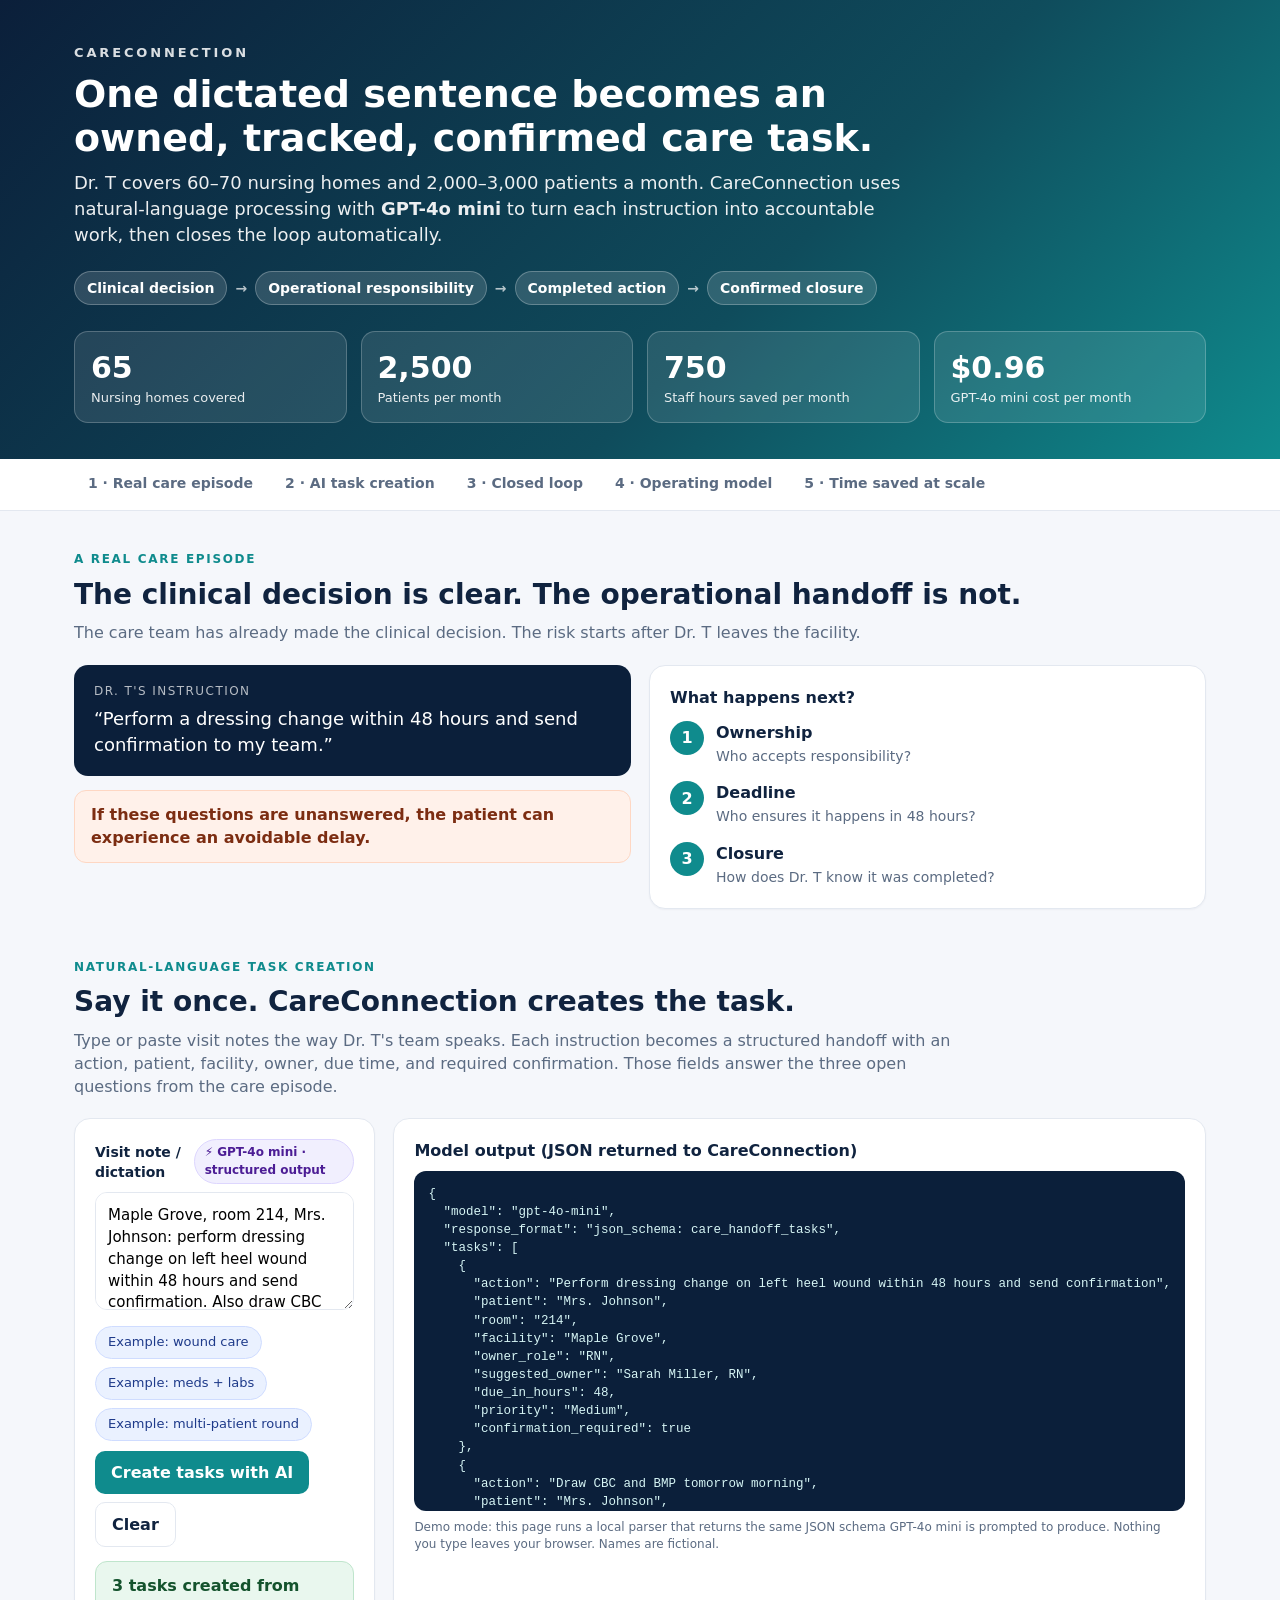
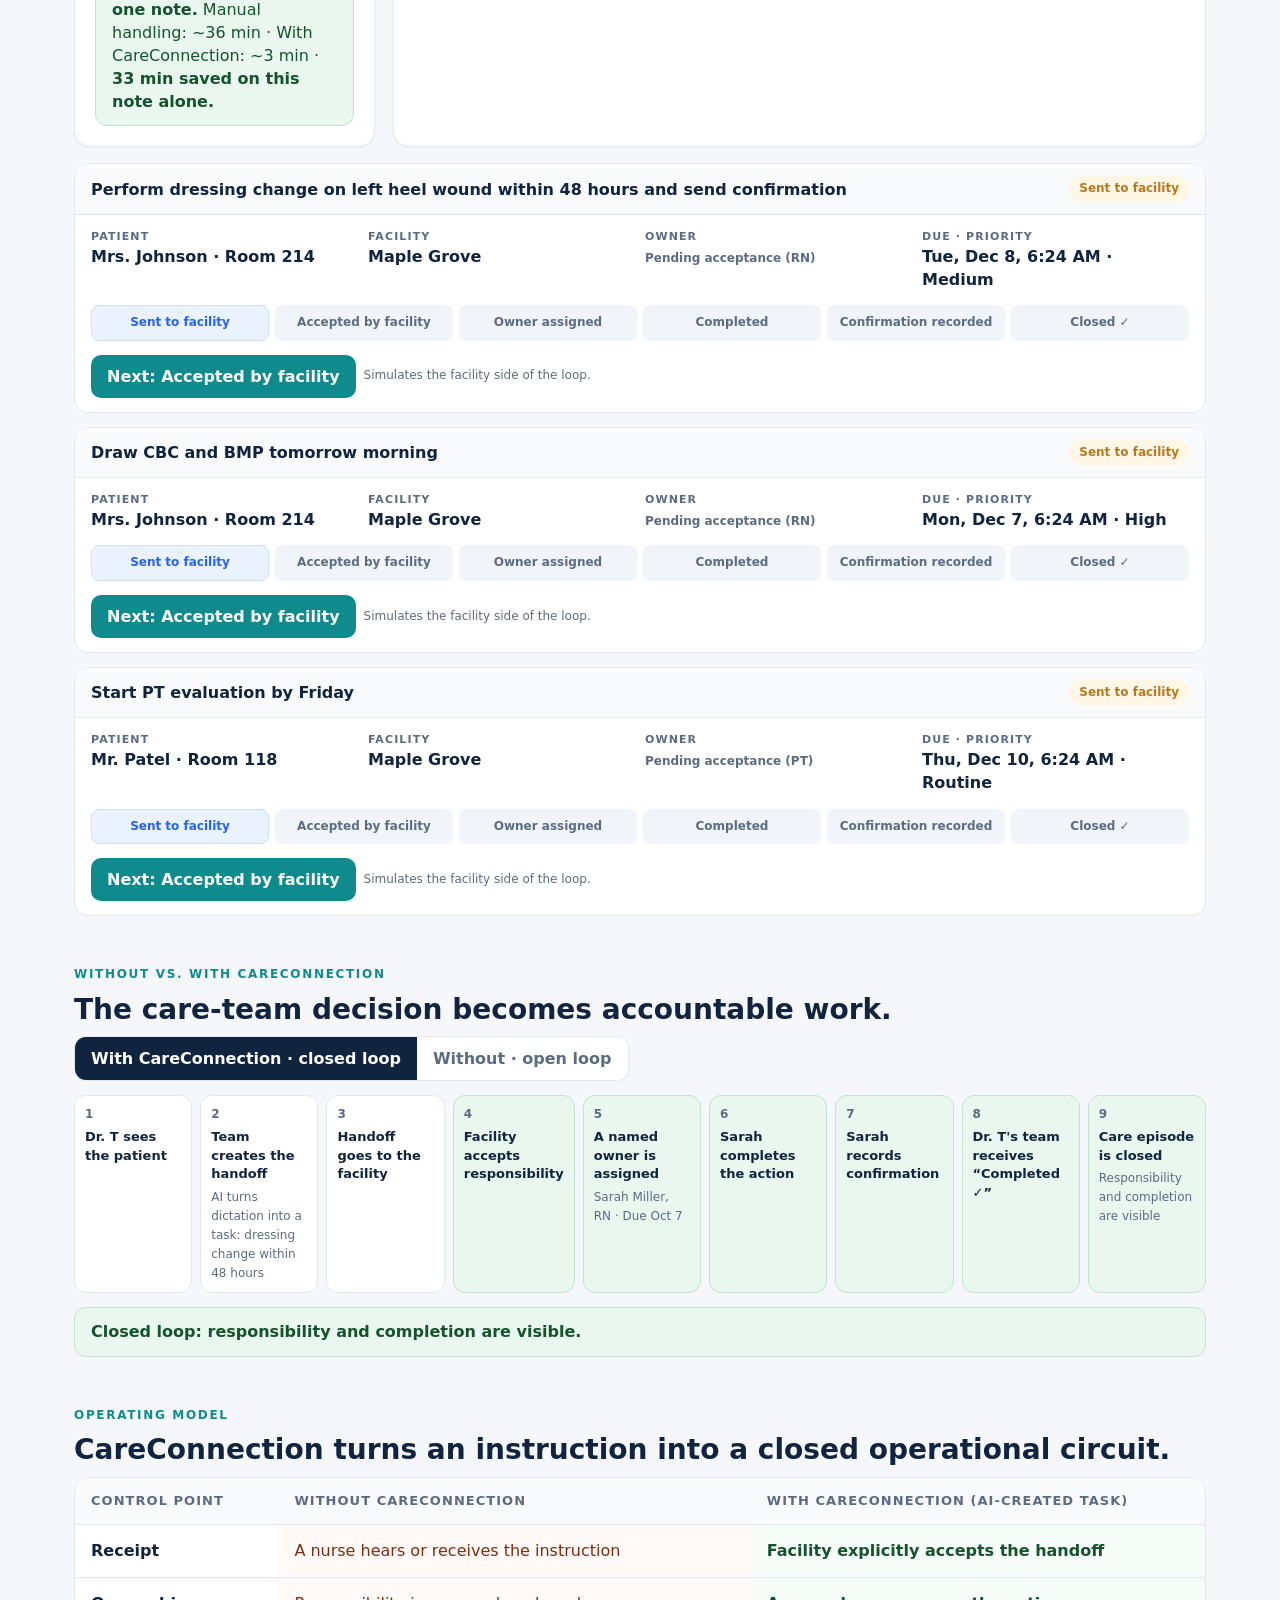
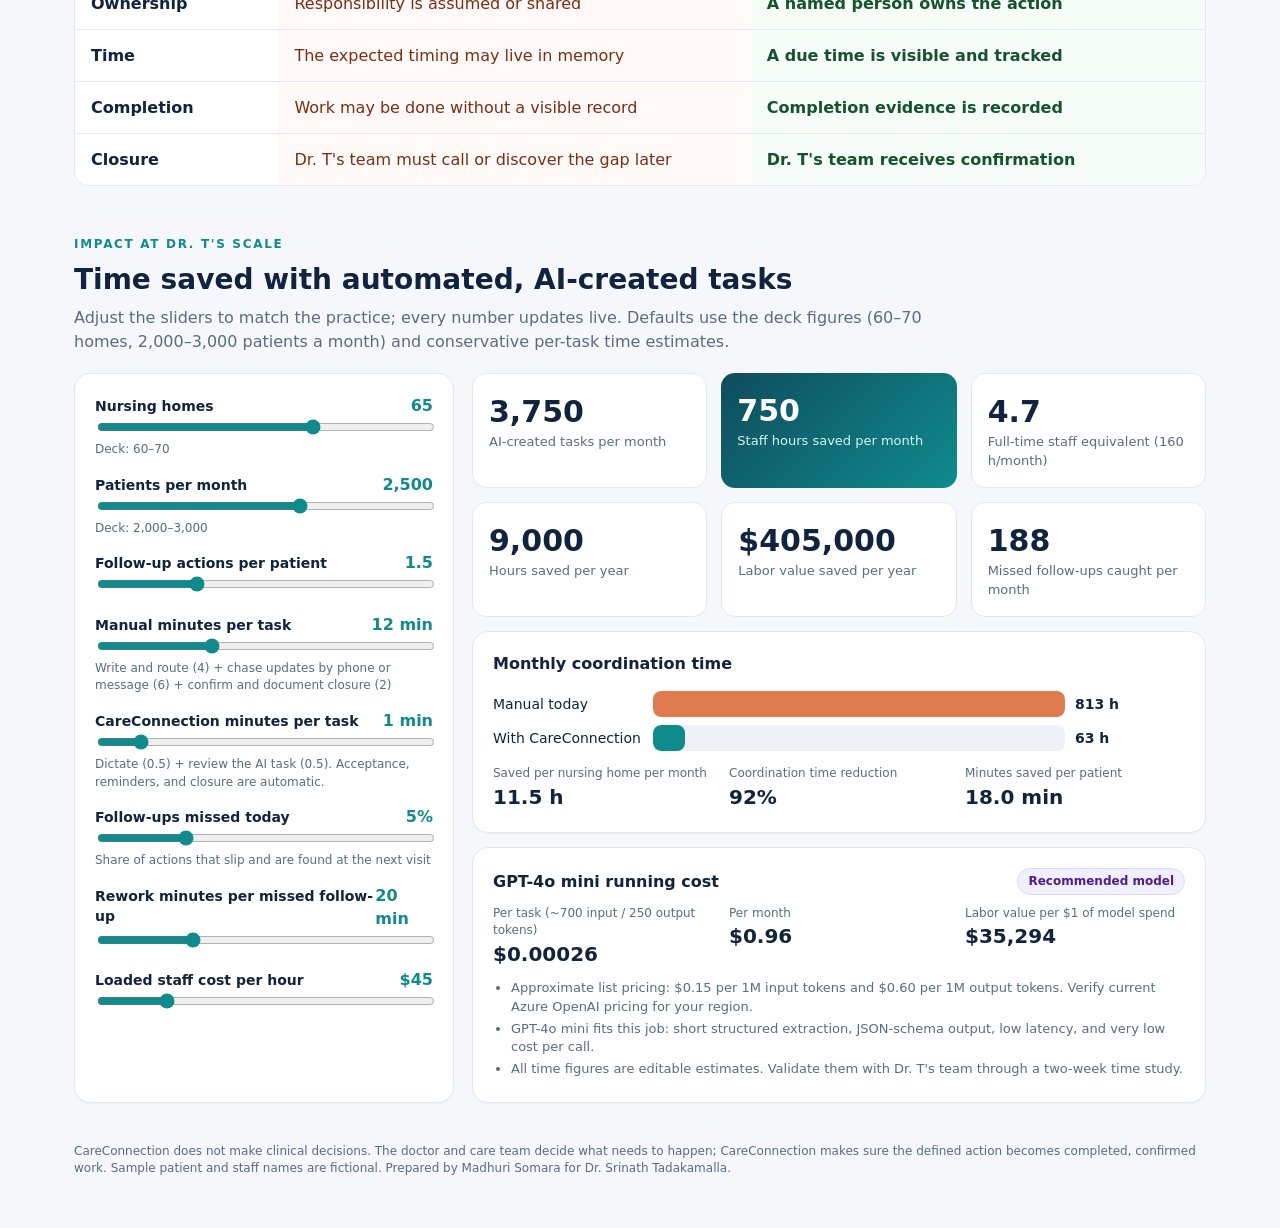
==== impact/index.html @ 8ca80517 "Add CareConnection impact app at /impact Co-authored-by: Copilot <223556219+Copilot@users.noreply.gi" ====
<!DOCTYPE html>
<html lang="en">
<head>
<meta charset="utf-8">
<meta name="viewport" content="width=device-width, initial-scale=1">
<title>CareConnection — Impact of AI Task Creation for Nursing-Home Care</title>
<style>
:root{--ink:#10233f;--muted:#5b6b82;--bg:#f5f7fb;--card:#fff;--line:#e3e8f0;--teal:#0f8b8d;--red2:#fff1ea;--green:#15803d;--green2:#e9f7ee;--blue:#2563eb;--blue2:#eaf1ff;--gold:#b7791f}
*{box-sizing:border-box}
body{margin:0;font-family:"Segoe UI",system-ui,-apple-system,sans-serif;color:var(--ink);background:var(--bg);line-height:1.45}
.wrap{max-width:1180px;margin:0 auto;padding:0 24px}
header.hero{background:linear-gradient(135deg,#0b1f3a 0%,#0f4c5c 60%,#0f8b8d 100%);color:#fff;padding:44px 0 36px}
.brand{letter-spacing:.22em;font-weight:700;font-size:13px;opacity:.85}
.hero h1{font-size:38px;line-height:1.15;margin:10px 0 10px;max-width:880px}
.hero p.lead{font-size:18px;opacity:.92;max-width:840px;margin:0 0 22px}
.flow{display:flex;flex-wrap:wrap;gap:8px;align-items:center;font-weight:600;font-size:14px}
.flow span.pill{background:rgba(255,255,255,.14);border:1px solid rgba(255,255,255,.25);padding:6px 12px;border-radius:999px}
.flow span.arrow{opacity:.7}
.kpis{display:grid;grid-template-columns:repeat(4,1fr);gap:14px;margin-top:26px}
.kpi{background:rgba(255,255,255,.1);border:1px solid rgba(255,255,255,.22);border-radius:14px;padding:14px 16px}
.kpi .v{font-size:30px;font-weight:800}
.kpi .l{font-size:13px;opacity:.9}
nav.tabs{position:sticky;top:0;z-index:10;background:#fff;border-bottom:1px solid var(--line)}
nav.tabs .wrap{display:flex;gap:4px;overflow-x:auto}
nav.tabs a{padding:14px;text-decoration:none;color:var(--muted);font-weight:600;font-size:14px;border-bottom:3px solid transparent;white-space:nowrap}
nav.tabs a:hover{color:var(--ink);border-bottom-color:var(--teal)}
section{padding:40px 0 10px}
.eyebrow{color:var(--teal);font-weight:700;letter-spacing:.14em;font-size:12px;text-transform:uppercase}
h2{font-size:28px;margin:6px 0 6px}
.sub{color:var(--muted);margin:0 0 20px;max-width:880px}
.card{background:var(--card);border:1px solid var(--line);border-radius:16px;padding:20px;box-shadow:0 1px 2px rgba(16,35,63,.04)}
.grid2{display:grid;grid-template-columns:1fr 1fr;gap:18px}
.grid3{display:grid;grid-template-columns:repeat(3,1fr);gap:16px}
.q{display:flex;gap:12px;align-items:flex-start;margin-bottom:14px}
.num{flex:0 0 34px;height:34px;border-radius:50%;background:var(--teal);color:#fff;font-weight:800;display:flex;align-items:center;justify-content:center}
.instr{background:#0b1f3a;color:#fff;border-radius:14px;padding:18px 20px;font-size:18px}
.instr small{display:block;opacity:.7;font-size:12px;letter-spacing:.12em;text-transform:uppercase;margin-bottom:6px}
.warn{background:var(--red2);border:1px solid #fed7c3;color:#7c2d12;border-radius:12px;padding:12px 16px;margin-top:14px;font-weight:600}
.ok{background:var(--green2);border:1px solid #bfe5cc;color:#14532d;border-radius:12px;padding:12px 16px;margin-top:14px;font-weight:600}
label{font-weight:600;font-size:14px}
textarea{width:100%;min-height:118px;border:1px solid var(--line);border-radius:12px;padding:12px;font:inherit;font-size:15px;resize:vertical}
button{font:inherit;font-weight:700;border:0;border-radius:10px;padding:10px 16px;cursor:pointer}
.btn{background:var(--teal);color:#fff}
.btn:hover{filter:brightness(1.07)}
.btn.ghost{background:#fff;color:var(--ink);border:1px solid var(--line)}
.btn:disabled{opacity:.45;cursor:not-allowed}
.chips{display:flex;flex-wrap:wrap;gap:8px;margin:10px 0}
.chip{background:var(--blue2);color:#1e3a8a;border-radius:999px;padding:6px 12px;font-size:13px;cursor:pointer;border:1px solid #cfdcff}
.model{display:inline-flex;gap:6px;align-items:center;background:#f1effe;color:#4c1d95;border:1px solid #ddd6fe;border-radius:999px;padding:4px 10px;font-size:12px;font-weight:700}
.tasks{display:grid;gap:14px;margin-top:16px}
.task{border:1px solid var(--line);border-radius:14px;overflow:hidden;background:#fff}
.task .th{display:flex;justify-content:space-between;align-items:center;gap:10px;padding:12px 16px;background:#f8fafc;border-bottom:1px solid var(--line)}
.task .th b{font-size:16px}
.badge{font-size:12px;font-weight:700;padding:4px 10px;border-radius:999px;white-space:nowrap}
.b-open{background:#fff7e6;color:var(--gold)}
.b-acc{background:var(--blue2);color:var(--blue)}
.b-own{background:#f1effe;color:#5b21b6}
.b-done{background:var(--green2);color:var(--green)}
.fields{display:grid;grid-template-columns:repeat(4,1fr);gap:10px;padding:14px 16px}
.f .k{font-size:11px;text-transform:uppercase;letter-spacing:.1em;color:var(--muted);font-weight:700}
.f .val{font-weight:600}
.loop{display:flex;gap:6px;padding:0 16px 14px;flex-wrap:wrap}
.step{flex:1 1 120px;font-size:12px;text-align:center;padding:8px 6px;border-radius:8px;background:#f1f5f9;color:var(--muted);font-weight:600;border:1px solid transparent}
.step.on{background:var(--green2);color:var(--green);border-color:#bfe5cc}
.step.now{background:var(--blue2);color:var(--blue);border-color:#cfdcff}
.tact{display:flex;gap:8px;padding:0 16px 14px;align-items:center;flex-wrap:wrap}
.log{font-size:12px;color:var(--muted);padding:0 16px 14px}
pre.json{background:#0b1f3a;color:#d6f5f5;border-radius:12px;padding:14px;font-size:12.5px;overflow:auto;max-height:340px;margin:0}
.steps9{display:grid;grid-template-columns:repeat(9,1fr);gap:8px}
.s9{background:#fff;border:1px solid var(--line);border-radius:12px;padding:10px;font-size:13px;min-height:118px}
.s9 .n{font-weight:800;color:var(--muted);font-size:12px}
.s9 b{display:block;margin:4px 0}
.s9.bad{border-color:#fed7c3;background:var(--red2)}
.s9.good{border-color:#bfe5cc;background:var(--green2)}
.toggle{display:inline-flex;border:1px solid var(--line);border-radius:12px;overflow:hidden;margin-bottom:14px}
.toggle button{border-radius:0;background:#fff;color:var(--muted)}
.toggle button.act{background:var(--ink);color:#fff}
table{width:100%;border-collapse:separate;border-spacing:0;background:#fff;border:1px solid var(--line);border-radius:14px;overflow:hidden}
th,td{text-align:left;padding:14px 16px;border-bottom:1px solid var(--line);vertical-align:top}
th{background:#f8fafc;font-size:13px;text-transform:uppercase;letter-spacing:.08em;color:var(--muted)}
tr:last-child td{border-bottom:0}
td.wo{color:#7c2d12;background:#fffaf7}
td.wi{color:#14532d;background:#f6fcf8;font-weight:600}
td.cp{font-weight:800}
.calc{display:grid;grid-template-columns:380px 1fr;gap:18px}
.ctl{margin-bottom:14px}
.ctl .row{display:flex;justify-content:space-between;align-items:baseline}
.ctl output{font-weight:800;color:var(--teal)}
input[type=range]{width:100%;accent-color:var(--teal)}
.hint{font-size:12px;color:var(--muted)}
.big{display:grid;grid-template-columns:repeat(3,1fr);gap:14px}
.metric{border-radius:14px;padding:16px;border:1px solid var(--line);background:#fff}
.metric .v{font-size:30px;font-weight:800}
.metric .l{font-size:13px;color:var(--muted)}
.metric.hl{background:linear-gradient(135deg,#0f4c5c,#0f8b8d);color:#fff;border:0}
.metric.hl .l{color:#d6f5f5}
.bars{margin-top:16px}
.bar{display:grid;grid-template-columns:150px 1fr 110px;gap:10px;align-items:center;margin:8px 0;font-size:14px}
.bar .t{height:26px;border-radius:8px;background:#eef2f7;overflow:hidden}
.bar .t i{display:block;height:100%;border-radius:8px}
.foot{color:var(--muted);font-size:12px;padding:30px 0 50px}
.assump{font-size:13px;color:var(--muted);margin:10px 0 0;padding-left:18px}
.assump li{margin:3px 0}
@media(max-width:980px){.kpis,.grid3,.big{grid-template-columns:1fr 1fr}.grid2,.calc{grid-template-columns:1fr}.steps9{grid-template-columns:repeat(3,1fr)}.fields{grid-template-columns:1fr 1fr}}
</style>
</head>
<body>

<header class="hero">
  <div class="wrap">
    <div class="brand">CARECONNECTION</div>
    <h1>One dictated sentence becomes an owned, tracked, confirmed care task.</h1>
    <p class="lead">Dr. T covers 60–70 nursing homes and 2,000–3,000 patients a month. CareConnection uses natural-language processing with <b>GPT-4o mini</b> to turn each instruction into accountable work, then closes the loop automatically.</p>
    <div class="flow">
      <span class="pill">Clinical decision</span><span class="arrow">→</span>
      <span class="pill">Operational responsibility</span><span class="arrow">→</span>
      <span class="pill">Completed action</span><span class="arrow">→</span>
      <span class="pill">Confirmed closure</span>
    </div>
    <div class="kpis">
      <div class="kpi"><div class="v" id="h-homes">65</div><div class="l">Nursing homes covered</div></div>
      <div class="kpi"><div class="v" id="h-pts">2,500</div><div class="l">Patients per month</div></div>
      <div class="kpi"><div class="v" id="h-hrs">—</div><div class="l">Staff hours saved per month</div></div>
      <div class="kpi"><div class="v" id="h-cost">—</div><div class="l">GPT-4o mini cost per month</div></div>
    </div>
  </div>
</header>

<nav class="tabs"><div class="wrap">
  <a href="#episode">1 · Real care episode</a>
  <a href="#demo">2 · AI task creation</a>
  <a href="#loop">3 · Closed loop</a>
  <a href="#model">4 · Operating model</a>
  <a href="#impact">5 · Time saved at scale</a>
</div></nav>

<main class="wrap">

<section id="episode">
  <div class="eyebrow">A real care episode</div>
  <h2>The clinical decision is clear. The operational handoff is not.</h2>
  <p class="sub">The care team has already made the clinical decision. The risk starts after Dr. T leaves the facility.</p>
  <div class="grid2">
    <div>
      <div class="instr"><small>Dr. T's instruction</small>“Perform a dressing change within 48 hours and send confirmation to my team.”</div>
      <div class="warn">If these questions are unanswered, the patient can experience an avoidable delay.</div>
    </div>
    <div class="card">
      <div style="font-weight:800;margin-bottom:12px">What happens next?</div>
      <div class="q"><div class="num">1</div><div><b>Ownership</b><br><span class="hint" style="font-size:14px">Who accepts responsibility?</span></div></div>
      <div class="q"><div class="num">2</div><div><b>Deadline</b><br><span class="hint" style="font-size:14px">Who ensures it happens in 48 hours?</span></div></div>
      <div class="q" style="margin-bottom:0"><div class="num">3</div><div><b>Closure</b><br><span class="hint" style="font-size:14px">How does Dr. T know it was completed?</span></div></div>
    </div>
  </div>
</section>

<section id="demo">
  <div class="eyebrow">Natural-language task creation</div>
  <h2>Say it once. CareConnection creates the task.</h2>
  <p class="sub">Type or paste visit notes the way Dr. T's team speaks. Each instruction becomes a structured handoff with an action, patient, facility, owner, due time, and required confirmation. Those fields answer the three open questions from the care episode.</p>
  <div class="grid2">
    <div class="card">
      <div style="display:flex;justify-content:space-between;align-items:center;margin-bottom:8px">
        <label for="note">Visit note / dictation</label>
        <span class="model">⚡ GPT-4o mini · structured output</span>
      </div>
      <textarea id="note">Maple Grove, room 214, Mrs. Johnson: perform dressing change on left heel wound within 48 hours and send confirmation. Also draw CBC and BMP tomorrow morning. Room 118, Mr. Patel: start PT evaluation by Friday.</textarea>
      <div class="chips">
        <span class="chip" data-ex="0">Example: wound care</span>
        <span class="chip" data-ex="1">Example: meds + labs</span>
        <span class="chip" data-ex="2">Example: multi-patient round</span>
      </div>
      <div style="display:flex;gap:8px;flex-wrap:wrap">
        <button class="btn" id="go">Create tasks with AI</button>
        <button class="btn ghost" id="clr">Clear</button>
      </div>
      <div class="ok" id="speed" style="font-weight:500"></div>
    </div>
    <div class="card">
      <div style="font-weight:800;margin-bottom:8px">Model output (JSON returned to CareConnection)</div>
      <pre class="json" id="json">// Click "Create tasks with AI"</pre>
      <div class="hint" style="margin-top:8px">Demo mode: this page runs a local parser that returns the same JSON schema GPT-4o mini is prompted to produce. Nothing you type leaves your browser. Names are fictional.</div>
    </div>
  </div>
  <div class="tasks" id="tasks"></div>
</section>

<section id="loop">
  <div class="eyebrow">Without vs. with CareConnection</div>
  <h2>The care-team decision becomes accountable work.</h2>
  <div class="toggle"><button id="tWith" class="act">With CareConnection · closed loop</button><button id="tWo">Without · open loop</button></div>
  <div class="steps9" id="steps9"></div>
  <div id="loopMsg" class="ok"></div>
</section>

<section id="model">
  <div class="eyebrow">Operating model</div>
  <h2>CareConnection turns an instruction into a closed operational circuit.</h2>
  <table>
    <thead><tr><th style="width:18%">Control point</th><th>Without CareConnection</th><th>With CareConnection (AI-created task)</th></tr></thead>
    <tbody>
      <tr><td class="cp">Receipt</td><td class="wo">A nurse hears or receives the instruction</td><td class="wi">Facility explicitly accepts the handoff</td></tr>
      <tr><td class="cp">Ownership</td><td class="wo">Responsibility is assumed or shared</td><td class="wi">A named person owns the action</td></tr>
      <tr><td class="cp">Time</td><td class="wo">The expected timing may live in memory</td><td class="wi">A due time is visible and tracked</td></tr>
      <tr><td class="cp">Completion</td><td class="wo">Work may be done without a visible record</td><td class="wi">Completion evidence is recorded</td></tr>
      <tr><td class="cp">Closure</td><td class="wo">Dr. T's team must call or discover the gap later</td><td class="wi">Dr. T's team receives confirmation</td></tr>
    </tbody>
  </table>
</section>

<section id="impact">
  <div class="eyebrow">Impact at Dr. T's scale</div>
  <h2>Time saved with automated, AI-created tasks</h2>
  <p class="sub">Adjust the sliders to match the practice; every number updates live. Defaults use the deck figures (60–70 homes, 2,000–3,000 patients a month) and conservative per-task time estimates.</p>
  <div class="calc">
    <div class="card">
      <div class="ctl"><div class="row"><label>Nursing homes</label><output id="o-homes"></output></div><input type="range" id="homes" min="1" max="100" value="65"><div class="hint">Deck: 60–70</div></div>
      <div class="ctl"><div class="row"><label>Patients per month</label><output id="o-pts"></output></div><input type="range" id="pts" min="200" max="4000" step="50" value="2500"><div class="hint">Deck: 2,000–3,000</div></div>
      <div class="ctl"><div class="row"><label>Follow-up actions per patient</label><output id="o-apl"></output></div><input type="range" id="apl" min="0.5" max="4" step="0.1" value="1.5"></div>
      <div class="ctl"><div class="row"><label>Manual minutes per task</label><output id="o-man"></output></div><input type="range" id="man" min="3" max="30" step="1" value="12"><div class="hint">Write and route (4) + chase updates by phone or message (6) + confirm and document closure (2)</div></div>
      <div class="ctl"><div class="row"><label>CareConnection minutes per task</label><output id="o-ai"></output></div><input type="range" id="ai" min="0.5" max="5" step="0.5" value="1"><div class="hint">Dictate (0.5) + review the AI task (0.5). Acceptance, reminders, and closure are automatic.</div></div>
      <div class="ctl"><div class="row"><label>Follow-ups missed today</label><output id="o-miss"></output></div><input type="range" id="miss" min="0" max="20" step="1" value="5"><div class="hint">Share of actions that slip and are found at the next visit</div></div>
      <div class="ctl"><div class="row"><label>Rework minutes per missed follow-up</label><output id="o-rw"></output></div><input type="range" id="rw" min="5" max="60" step="5" value="20"></div>
      <div class="ctl" style="margin-bottom:0"><div class="row"><label>Loaded staff cost per hour</label><output id="o-rate"></output></div><input type="range" id="rate" min="20" max="150" step="5" value="45"></div>
    </div>
    <div>
      <div class="big">
        <div class="metric"><div class="v" id="m-tasks"></div><div class="l">AI-created tasks per month</div></div>
        <div class="metric hl"><div class="v" id="m-hrs"></div><div class="l">Staff hours saved per month</div></div>
        <div class="metric"><div class="v" id="m-fte"></div><div class="l">Full-time staff equivalent (160 h/month)</div></div>
        <div class="metric"><div class="v" id="m-yr"></div><div class="l">Hours saved per year</div></div>
        <div class="metric"><div class="v" id="m-usd"></div><div class="l">Labor value saved per year</div></div>
        <div class="metric"><div class="v" id="m-miss"></div><div class="l">Missed follow-ups caught per month</div></div>
      </div>
      <div class="card" style="margin-top:14px">
        <div style="font-weight:800">Monthly coordination time</div>
        <div class="bars">
          <div class="bar"><span>Manual today</span><div class="t"><i id="bar-man" style="background:#e07a4f"></i></div><b id="t-man"></b></div>
          <div class="bar"><span>With CareConnection</span><div class="t"><i id="bar-ai" style="background:var(--teal)"></i></div><b id="t-ai"></b></div>
        </div>
        <div class="grid3" style="margin-top:14px">
          <div><div class="hint">Saved per nursing home per month</div><b id="m-home" style="font-size:20px"></b></div>
          <div><div class="hint">Coordination time reduction</div><b id="m-pct" style="font-size:20px"></b></div>
          <div><div class="hint">Minutes saved per patient</div><b id="m-pp" style="font-size:20px"></b></div>
        </div>
      </div>
      <div class="card" style="margin-top:14px">
        <div style="display:flex;justify-content:space-between;align-items:center"><div style="font-weight:800">GPT-4o mini running cost</div><span class="model">Recommended model</span></div>
        <div class="grid3" style="margin-top:10px">
          <div><div class="hint">Per task (~700 input / 250 output tokens)</div><b id="c-task" style="font-size:20px"></b></div>
          <div><div class="hint">Per month</div><b id="c-mo" style="font-size:20px"></b></div>
          <div><div class="hint">Labor value per $1 of model spend</div><b id="c-roi" style="font-size:20px"></b></div>
        </div>
        <ul class="assump">
          <li>Approximate list pricing: $0.15 per 1M input tokens and $0.60 per 1M output tokens. Verify current Azure OpenAI pricing for your region.</li>
          <li>GPT-4o mini fits this job: short structured extraction, JSON-schema output, low latency, and very low cost per call.</li>
          <li>All time figures are editable estimates. Validate them with Dr. T's team through a two-week time study.</li>
        </ul>
      </div>
    </div>
  </div>
</section>

<div class="foot">CareConnection does not make clinical decisions. The doctor and care team decide what needs to happen; CareConnection makes sure the defined action becomes completed, confirmed work. Sample patient and staff names are fictional. Prepared by Madhuri Somara for Dr. Srinath Tadakamalla.</div>
</main>

<script>
const $=id=>document.getElementById(id);
const fmt=n=>Math.round(n).toLocaleString('en-US');

const WITH=[["Dr. T sees the patient",""],["Team creates the handoff","AI turns dictation into a task: dressing change within 48 hours"],["Handoff goes to the facility",""],["Facility accepts responsibility",""],["A named owner is assigned","Sarah Miller, RN · Due Oct 7"],["Sarah completes the action",""],["Sarah records confirmation",""],["Dr. T's team receives “Completed ✓”",""],["Care episode is closed","Responsibility and completion are visible"]];
const WO=[["Dr. T treats the patient",""],["Dr. T gives the instruction","Dressing change in 48 hours; send confirmation"],["Dr. T leaves the facility",""],["No named owner","Responsibility remains implicit"],["Staff assumes someone else is handling it",""],["Action is not completed or documented",""],["Dr. T's team does not know",""],["Missed follow-up is found at the next visit",""],["Patient experiences an avoidable delay","Reassessment or repeated treatment may be required"]];
function drawLoop(w){
  const d=w?WITH:WO;
  $('steps9').innerHTML=d.map((s,i)=>`<div class="s9 ${i>=3?(w?'good':'bad'):''}"><div class="n">${i+1}</div><b>${s[0]}</b><span class="hint">${s[1]}</span></div>`).join('');
  $('loopMsg').className=w?'ok':'warn';
  $('loopMsg').textContent=w?'Closed loop: responsibility and completion are visible.':'Open loop: the instruction loses operational ownership.';
  $('tWith').className=w?'act':'';$('tWo').className=w?'':'act';
}
$('tWith').onclick=()=>drawLoop(true);$('tWo').onclick=()=>drawLoop(false);drawLoop(true);

const EX=[
 "Maple Grove, room 214, Mrs. Johnson: perform dressing change on left heel wound within 48 hours and send confirmation.",
 "Cedar Ridge, room 305, Mr. Alvarez: hold metformin until kidney function is rechecked; repeat BMP in 3 days. Also start fall-risk precautions today.",
 "Oak Hill, room 12, Ms. Lee: urine culture by tomorrow. Room 40, Mr. Brooks: weekly weights and notify if gain over 3 lbs. Room 77, Mrs. Diaz: schedule cardiology follow-up within 2 weeks."
];
document.querySelectorAll('.chip').forEach(c=>c.onclick=()=>{$('note').value=EX[+c.dataset.ex];$('go').click();});
$('clr').onclick=()=>{$('note').value='';$('tasks').innerHTML='';$('speed').style.display='none';$('json').textContent='// Click "Create tasks with AI"';};

const OWNERS={RN:["Sarah Miller, RN","Grace Kim, RN","Daniel Ortiz, RN"],LPN:["Maria Lopez, LPN","Tom Reed, LPN"],PT:["Alex Chen, PT"],"Unit clerk":["Priya Shah, Unit Clerk"]};
function roleFor(a){
  a=a.toLowerCase();
  if(/\b(pt|physical therapy|ot|therapy|mobility)\b/.test(a))return"PT";
  if(/schedul|appointment|referral|cardiology|consult/.test(a))return"Unit clerk";
  if(/weigh|vital|blood pressure|glucose|fall/.test(a))return"LPN";
  return"RN";
}
function dueHours(t){
  t=t.toLowerCase();let m;
  if(m=t.match(/within (\d+)\s*(hours?|hrs?|h)\b/))return+m[1];
  if(m=t.match(/(?:in|within) (\d+)\s*days?/))return+m[1]*24;
  if(m=t.match(/(?:in|within) (\d+)\s*weeks?/))return+m[1]*168;
  if(/today|stat|now/.test(t))return 8;
  if(/tomorrow/.test(t))return 24;
  if(/monday|tuesday|wednesday|thursday|friday/.test(t))return 96;
  if(/weekly/.test(t))return 168;
  return 72;
}
function priorityFor(a,h){if(/stat|urgent|hold|stop|culture/i.test(a)||h<=24)return"High";if(h<=72)return"Medium";return"Routine";}
function dueDate(h){return new Date(Date.now()+h*3600e3).toLocaleString('en-US',{weekday:'short',month:'short',day:'numeric',hour:'numeric',minute:'2-digit'});}
function parse(text){
  const facility=(text.match(/^\s*([A-Z][\w'’ ]+?(?:Grove|Ridge|Hill|Manor|Gardens|Care|Center|Home|Village|Park|Pointe|House))\b/)||[])[1]||"Facility from visit context";
  let room="—",patient="Patient from visit context";const tasks=[];
  const clauses=text.replace(/\s+/g,' ').split(/(?<!\b(?:Mrs|Mr|Ms|Dr|Rm|St))\.\s+|;\s+|\s+also\s+/i).map(s=>s.trim()).filter(Boolean);
  for(const c of clauses){
    const r=c.match(/room\s*(\w+)/i);if(r)room=r[1];
    const p=c.match(/\b(Mrs|Mr|Ms)\.?\s+([A-Z][a-zA-Z'-]+)/);if(p)patient=p[1]+". "+p[2];
    let a=(c.includes(':')?c.slice(c.indexOf(':')+1):c).replace(/^(also|and)\s+/i,'').replace(/[.;]\s*$/,'').trim();
    if(a.length<4)continue;
    const h=dueHours(a),role=roleFor(a),pool=OWNERS[role];
    tasks.push({action:a.charAt(0).toUpperCase()+a.slice(1),patient,room,facility,owner_role:role,
      suggested_owner:pool[tasks.filter(t=>t.owner_role===role).length%pool.length],
      due_in_hours:h,due:dueDate(h),priority:priorityFor(a,h),confirmation_required:true});
  }
  return tasks;
}
const STEPS=["Sent to facility","Accepted by facility","Owner assigned","Completed","Confirmation recorded","Closed ✓"];
let state=[];
function render(){
  $('tasks').innerHTML=state.map((t,i)=>{
    const s=t.stage,badge=s>=5?'b-done':s>=2?'b-own':s>=1?'b-acc':'b-open';
    return `<div class="task"><div class="th"><b>${t.action}</b><span class="badge ${badge}">${STEPS[s]}</span></div>
    <div class="fields">
      <div class="f"><div class="k">Patient</div><div class="val">${t.patient} · Room ${t.room}</div></div>
      <div class="f"><div class="k">Facility</div><div class="val">${t.facility}</div></div>
      <div class="f"><div class="k">Owner</div><div class="val">${s>=2?t.suggested_owner:'<span class="hint">Pending acceptance ('+t.owner_role+')</span>'}</div></div>
      <div class="f"><div class="k">Due · Priority</div><div class="val">${t.due} · ${t.priority}</div></div>
    </div>
    <div class="loop">${STEPS.map((x,j)=>`<div class="step ${j<s||s===5?'on':j===s?'now':''}">${x}</div>`).join('')}</div>
    <div class="tact"><button class="btn" data-i="${i}" ${s>=5?'disabled':''}>${s>=5?'Loop closed':'Next: '+STEPS[s+1]}</button><span class="hint">Simulates the facility side of the loop.</span></div>
    ${t.log.length?`<div class="log">${t.log.join(' · ')}</div>`:''}</div>`;
  }).join('');
  document.querySelectorAll('.tact .btn').forEach(b=>b.onclick=()=>{const t=state[+b.dataset.i];if(t.stage<5){t.stage++;t.log.push(new Date().toLocaleTimeString([],{hour:'numeric',minute:'2-digit'})+' '+STEPS[t.stage]);render();}});
}
$('go').onclick=()=>{
  const tasks=parse($('note').value);
  if(!tasks.length){$('json').textContent='// No actionable instruction found. Try one of the examples.';$('tasks').innerHTML='';$('speed').style.display='none';return;}
  $('json').textContent=JSON.stringify({model:"gpt-4o-mini",response_format:"json_schema: care_handoff_tasks",tasks:tasks.map(({due,...r})=>r)},null,2);
  state=tasks.map(t=>({...t,stage:0,log:[]}));render();speed();
};
function speed(){
  if(!state.length)return;
  const n=state.length,man=+$('man').value*n,ai=+$('ai').value*n;
  $('speed').style.display='block';
  $('speed').innerHTML=`<b>${n} task${n>1?'s':''} created from one note.</b> Manual handling: ~${man} min · With CareConnection: ~${ai} min · <b>${man-ai} min saved on this note alone.</b>`;
}
$('go').click();

const IN=["homes","pts","apl","man","ai","miss","rw","rate"];
function calc(){
  const v=Object.fromEntries(IN.map(k=>[k,+$(k).value]));
  $('o-homes').textContent=v.homes;$('o-pts').textContent=fmt(v.pts);$('o-apl').textContent=v.apl.toFixed(1);
  $('o-man').textContent=v.man+' min';$('o-ai').textContent=v.ai+' min';$('o-miss').textContent=v.miss+'%';$('o-rw').textContent=v.rw+' min';$('o-rate').textContent='$'+v.rate;
  const tasks=v.pts*v.apl;
  const manMin=tasks*v.man+tasks*(v.miss/100)*v.rw;
  const aiMin=tasks*v.ai;
  const savedH=(manMin-aiMin)/60;
  const cTask=(700*0.15+250*0.60)/1e6,cMo=cTask*tasks,valYr=savedH*12*v.rate;
  $('m-tasks').textContent=fmt(tasks);$('m-hrs').textContent=fmt(savedH);$('m-fte').textContent=(savedH/160).toFixed(1);
  $('m-yr').textContent=fmt(savedH*12);$('m-usd').textContent='$'+fmt(valYr);$('m-miss').textContent=fmt(tasks*v.miss/100);
  $('bar-man').style.width='100%';$('bar-ai').style.width=Math.max(2,aiMin/Math.max(manMin,1)*100)+'%';
  $('t-man').textContent=fmt(manMin/60)+' h';$('t-ai').textContent=fmt(aiMin/60)+' h';
  $('m-home').textContent=(savedH/v.homes).toFixed(1)+' h';$('m-pct').textContent=Math.round((1-aiMin/manMin)*100)+'%';$('m-pp').textContent=((manMin-aiMin)/v.pts).toFixed(1)+' min';
  $('c-task').textContent='$'+cTask.toFixed(5);$('c-mo').textContent='$'+cMo.toFixed(2);$('c-roi').textContent='$'+fmt(valYr/12/Math.max(cMo,0.01));
  $('h-homes').textContent=v.homes;$('h-pts').textContent=fmt(v.pts);$('h-hrs').textContent=fmt(savedH);$('h-cost').textContent='$'+cMo.toFixed(2);
  speed();
}
IN.forEach(k=>$(k).addEventListener('input',calc));calc();
</script>
</body>
</html>
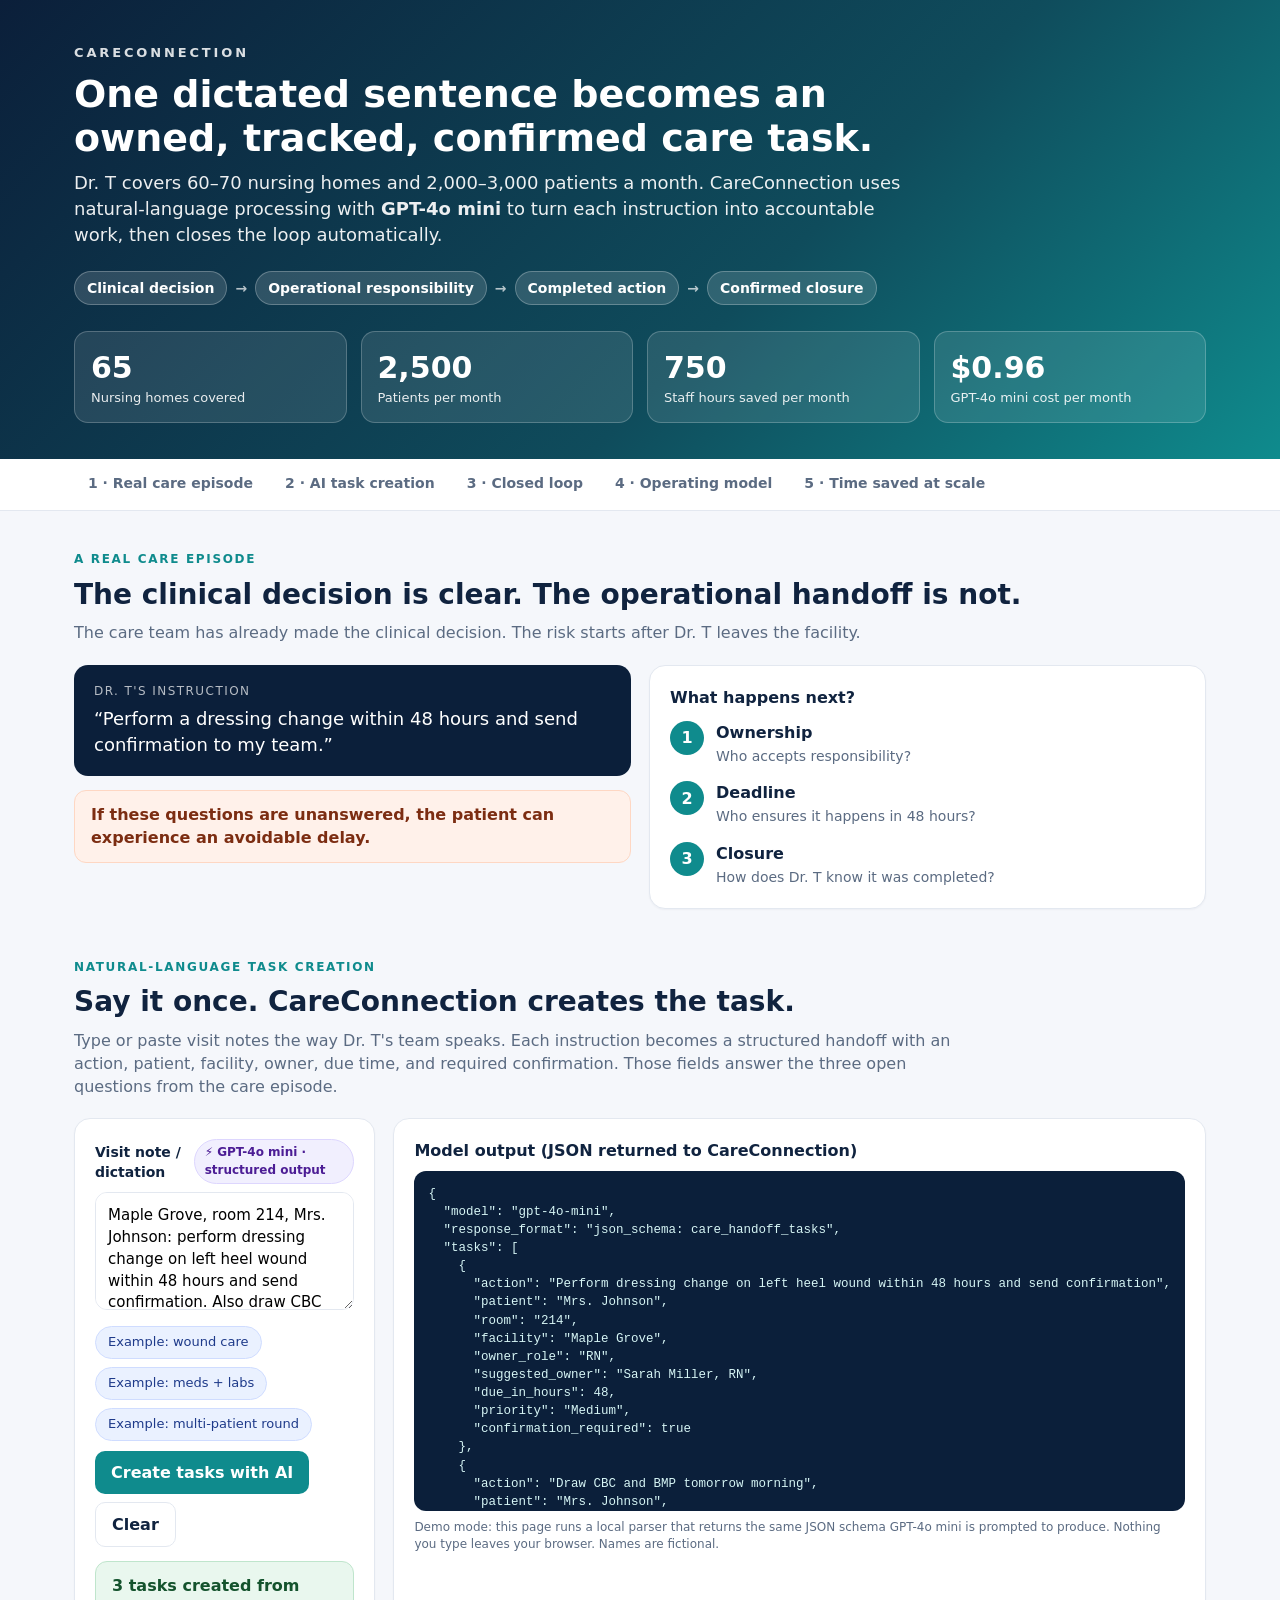
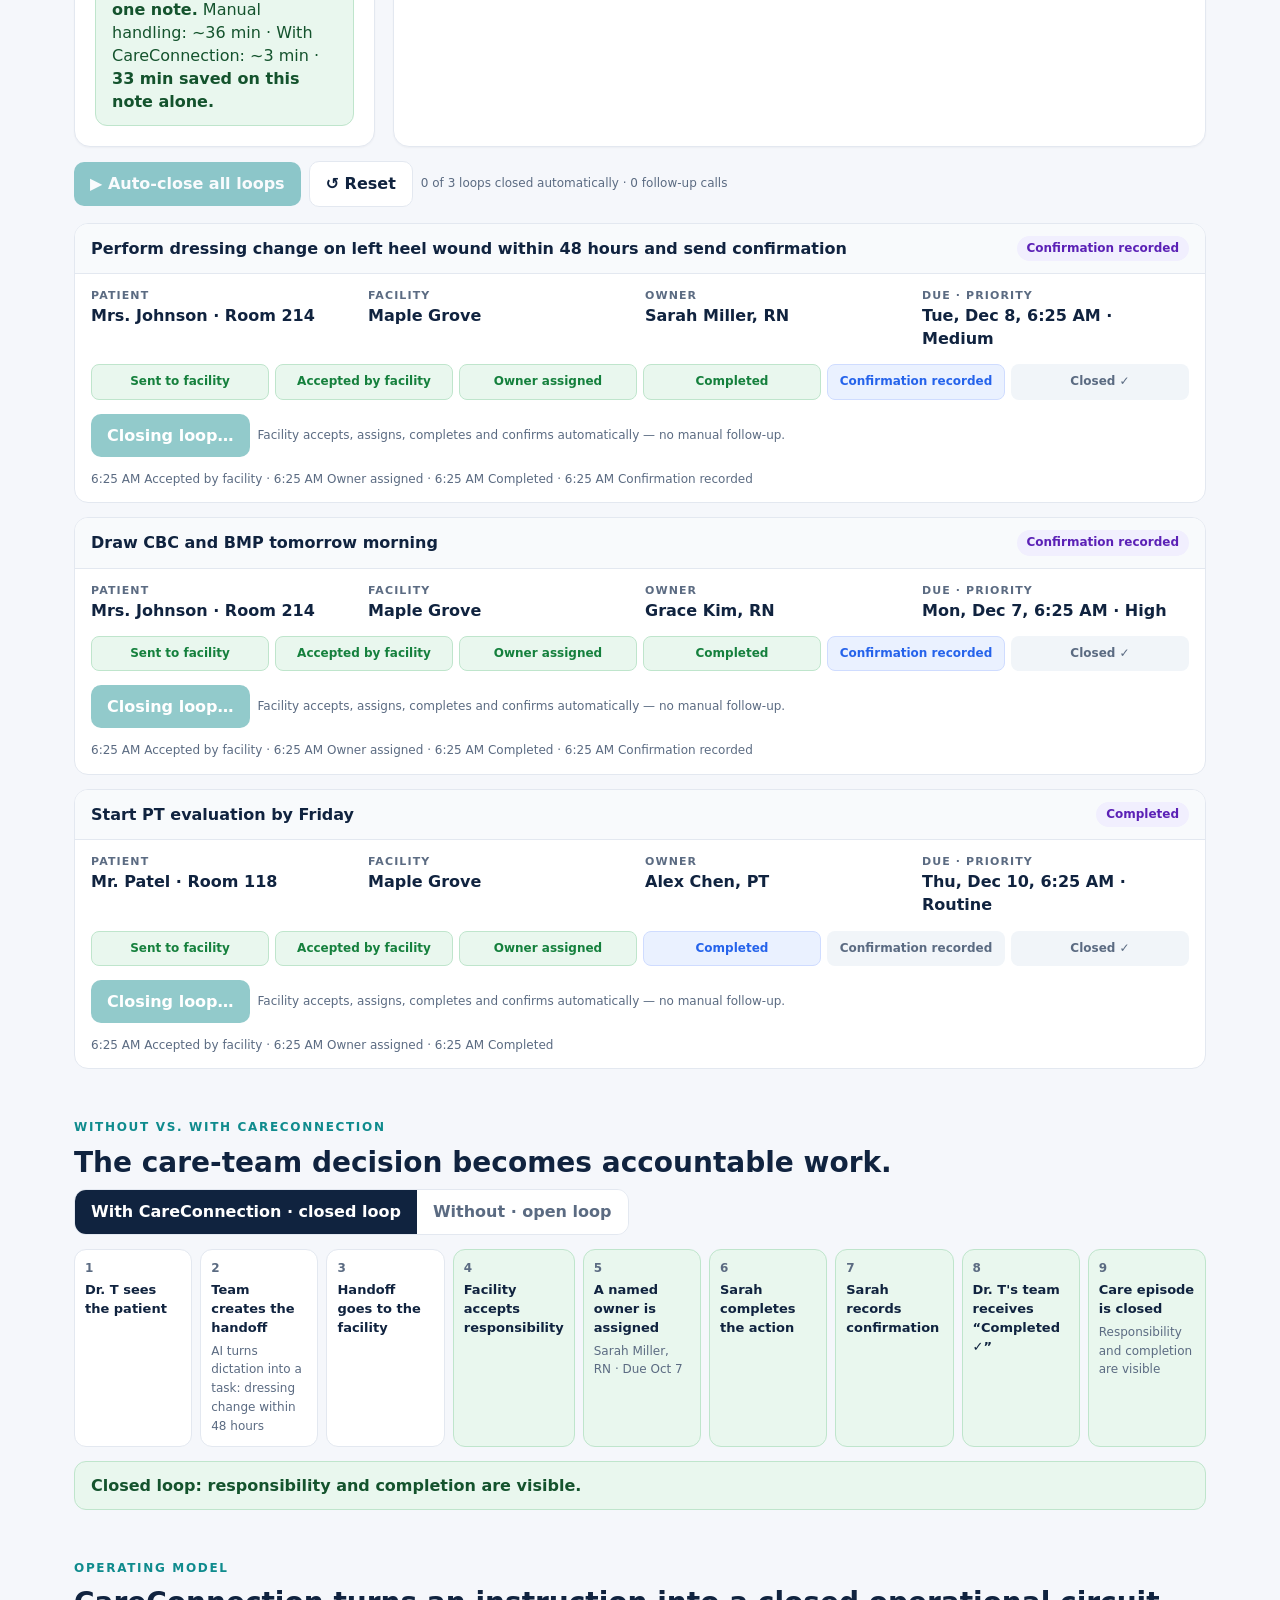
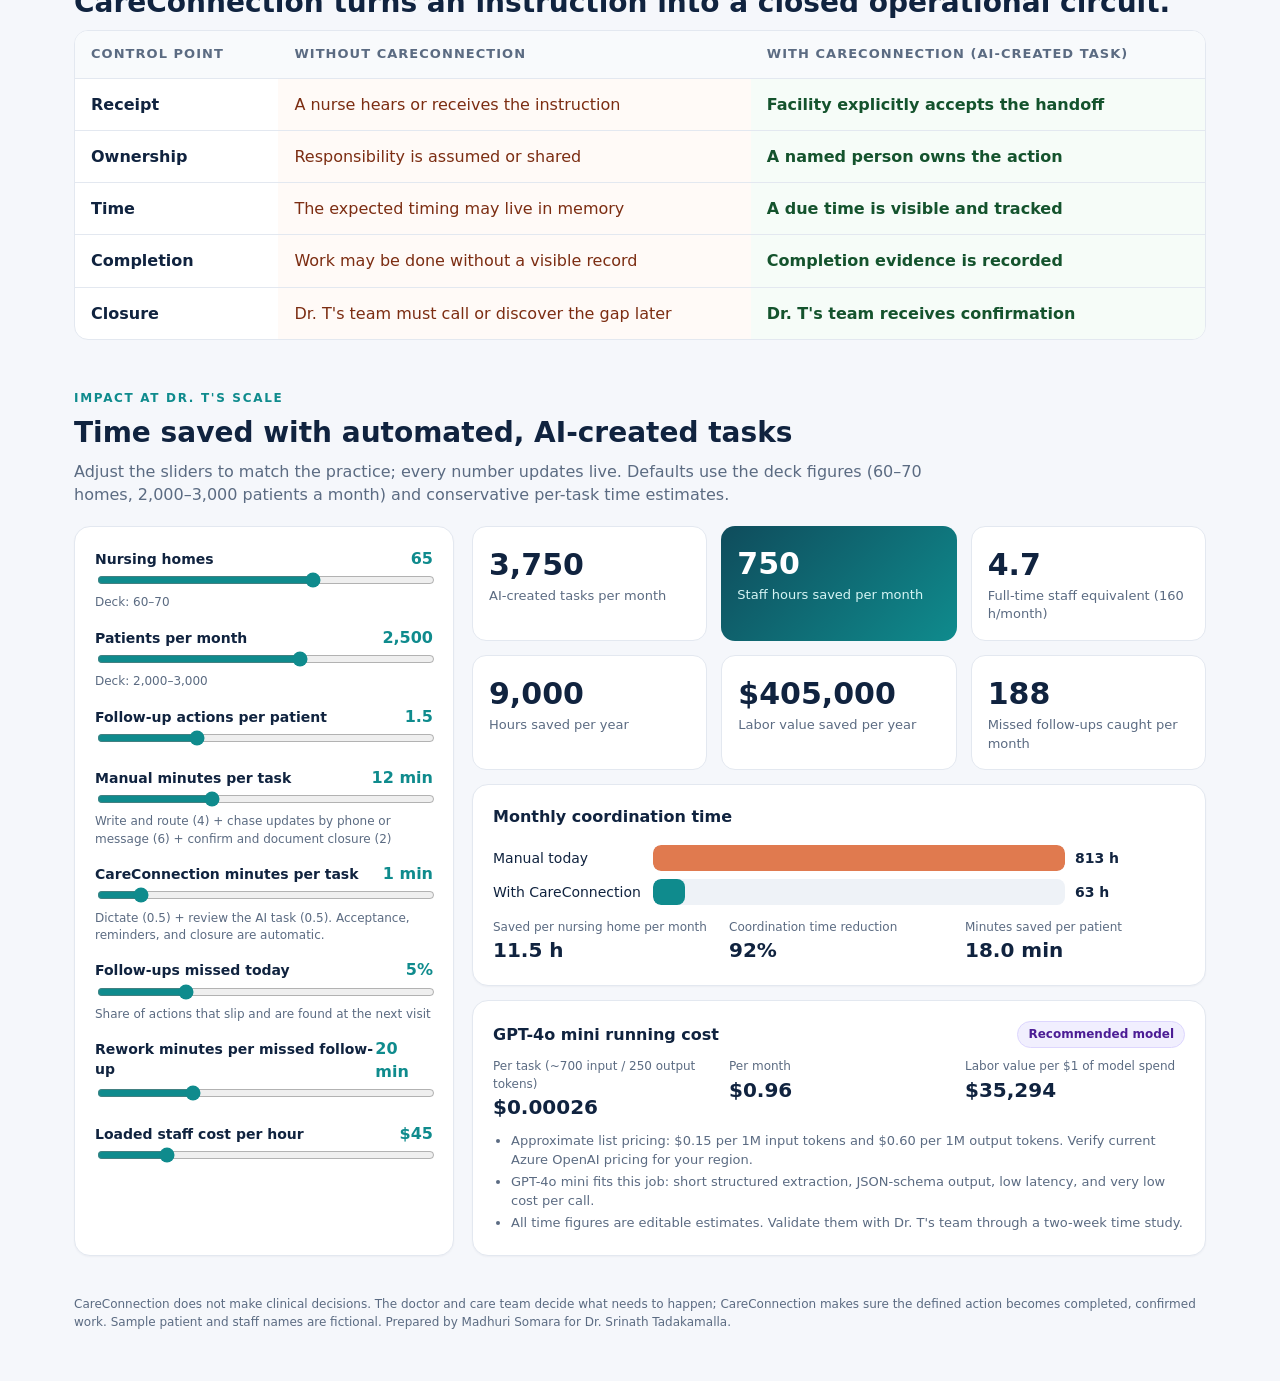
==== commit d870d5fc: "Impact app: auto-close loops in one click Co-authored-by: Copilot <223556219+Copilot@users.noreply.g" ====
--- a/impact/index.html
+++ b/impact/index.html
@@ -182,6 +182,11 @@
       <div class="hint" style="margin-top:8px">Demo mode: this page runs a local parser that returns the same JSON schema GPT-4o mini is prompted to produce. Nothing you type leaves your browser. Names are fictional.</div>
     </div>
   </div>
+  <div class="tact" id="autobar" style="display:none;padding:14px 0 0">
+    <button class="btn" id="runall">▶ Auto-close all loops</button>
+    <button class="btn ghost" id="resetall">↺ Reset</button>
+    <span class="hint" id="autostat"></span>
+  </div>
   <div class="tasks" id="tasks"></div>
 </section>
 
@@ -285,7 +290,7 @@
  "Oak Hill, room 12, Ms. Lee: urine culture by tomorrow. Room 40, Mr. Brooks: weekly weights and notify if gain over 3 lbs. Room 77, Mrs. Diaz: schedule cardiology follow-up within 2 weeks."
 ];
 document.querySelectorAll('.chip').forEach(c=>c.onclick=()=>{$('note').value=EX[+c.dataset.ex];$('go').click();});
-$('clr').onclick=()=>{$('note').value='';$('tasks').innerHTML='';$('speed').style.display='none';$('json').textContent='// Click "Create tasks with AI"';};
+$('clr').onclick=()=>{$('note').value='';runId++;state=[];render();$('speed').style.display='none';$('json').textContent='// Click "Create tasks with AI"';};
 
 const OWNERS={RN:["Sarah Miller, RN","Grace Kim, RN","Daniel Ortiz, RN"],LPN:["Maria Lopez, LPN","Tom Reed, LPN"],PT:["Alex Chen, PT"],"Unit clerk":["Priya Shah, Unit Clerk"]};
 function roleFor(a){
@@ -337,16 +342,36 @@
       <div class="f"><div class="k">Due · Priority</div><div class="val">${t.due} · ${t.priority}</div></div>
     </div>
     <div class="loop">${STEPS.map((x,j)=>`<div class="step ${j<s||s===5?'on':j===s?'now':''}">${x}</div>`).join('')}</div>
-    <div class="tact"><button class="btn" data-i="${i}" ${s>=5?'disabled':''}>${s>=5?'Loop closed':'Next: '+STEPS[s+1]}</button><span class="hint">Simulates the facility side of the loop.</span></div>
+    <div class="tact"><button class="btn" data-i="${i}" ${s>=5||t.running?'disabled':''}>${s>=5?'Loop closed ✓':t.running?'Closing loop…':'▶ Auto-close this loop'}</button><span class="hint">Facility accepts, assigns, completes and confirms automatically — no manual follow-up.</span></div>
     ${t.log.length?`<div class="log">${t.log.join(' · ')}</div>`:''}</div>`;
   }).join('');
-  document.querySelectorAll('.tact .btn').forEach(b=>b.onclick=()=>{const t=state[+b.dataset.i];if(t.stage<5){t.stage++;t.log.push(new Date().toLocaleTimeString([],{hour:'numeric',minute:'2-digit'})+' '+STEPS[t.stage]);render();}});
-}
+  document.querySelectorAll('#tasks .tact .btn').forEach(b=>b.onclick=()=>autoClose(+b.dataset.i));
+  const done=state.filter(t=>t.stage>=5).length;
+  $('autobar').style.display=state.length?'flex':'none';
+  $('autostat').textContent=`${done} of ${state.length} loops closed automatically · 0 follow-up calls`;
+  $('runall').disabled=done===state.length||state.some(t=>t.running);
+}
+let runId=0;
+function autoClose(i){
+  const t=state[i],id=runId;if(!t||t.stage>=5||t.running)return;
+  t.running=true;render();
+  const tick=()=>{
+    if(id!==runId)return;
+    t.stage++;t.log.push(new Date().toLocaleTimeString([],{hour:'numeric',minute:'2-digit'})+' '+STEPS[t.stage]);
+    if(t.stage>=5)t.running=false;
+    render();
+    if(t.stage<5)setTimeout(tick,450);
+  };
+  setTimeout(tick,450);
+}
+function autoAll(){state.forEach((t,i)=>setTimeout(()=>autoClose(i),i*250));}
+$('runall').onclick=autoAll;
+$('resetall').onclick=()=>{runId++;state.forEach(t=>{t.stage=0;t.log=[];t.running=false;});render();};
 $('go').onclick=()=>{
   const tasks=parse($('note').value);
-  if(!tasks.length){$('json').textContent='// No actionable instruction found. Try one of the examples.';$('tasks').innerHTML='';$('speed').style.display='none';return;}
+  if(!tasks.length){$('json').textContent='// No actionable instruction found. Try one of the examples.';runId++;state=[];render();$('speed').style.display='none';return;}
   $('json').textContent=JSON.stringify({model:"gpt-4o-mini",response_format:"json_schema: care_handoff_tasks",tasks:tasks.map(({due,...r})=>r)},null,2);
-  state=tasks.map(t=>({...t,stage:0,log:[]}));render();speed();
+  runId++;state=tasks.map(t=>({...t,stage:0,log:[]}));render();speed();autoAll();
 };
 function speed(){
   if(!state.length)return;
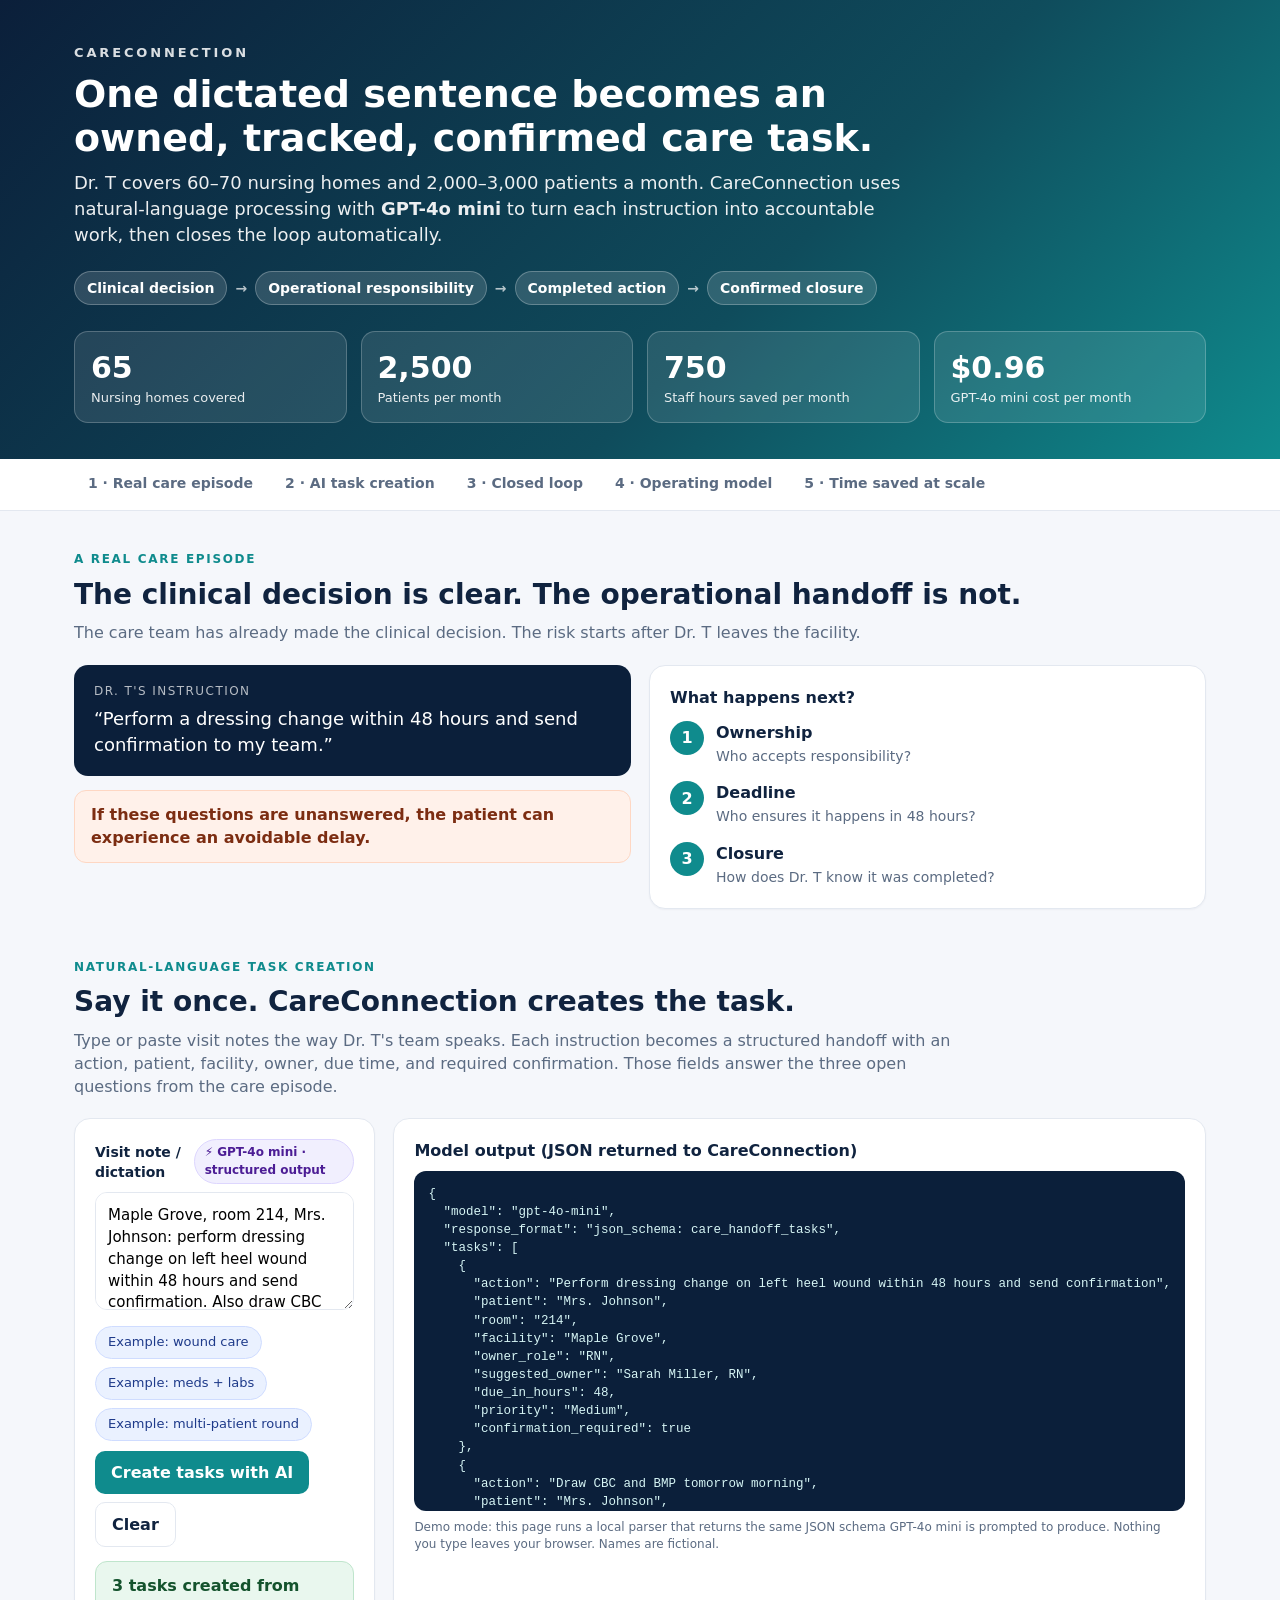
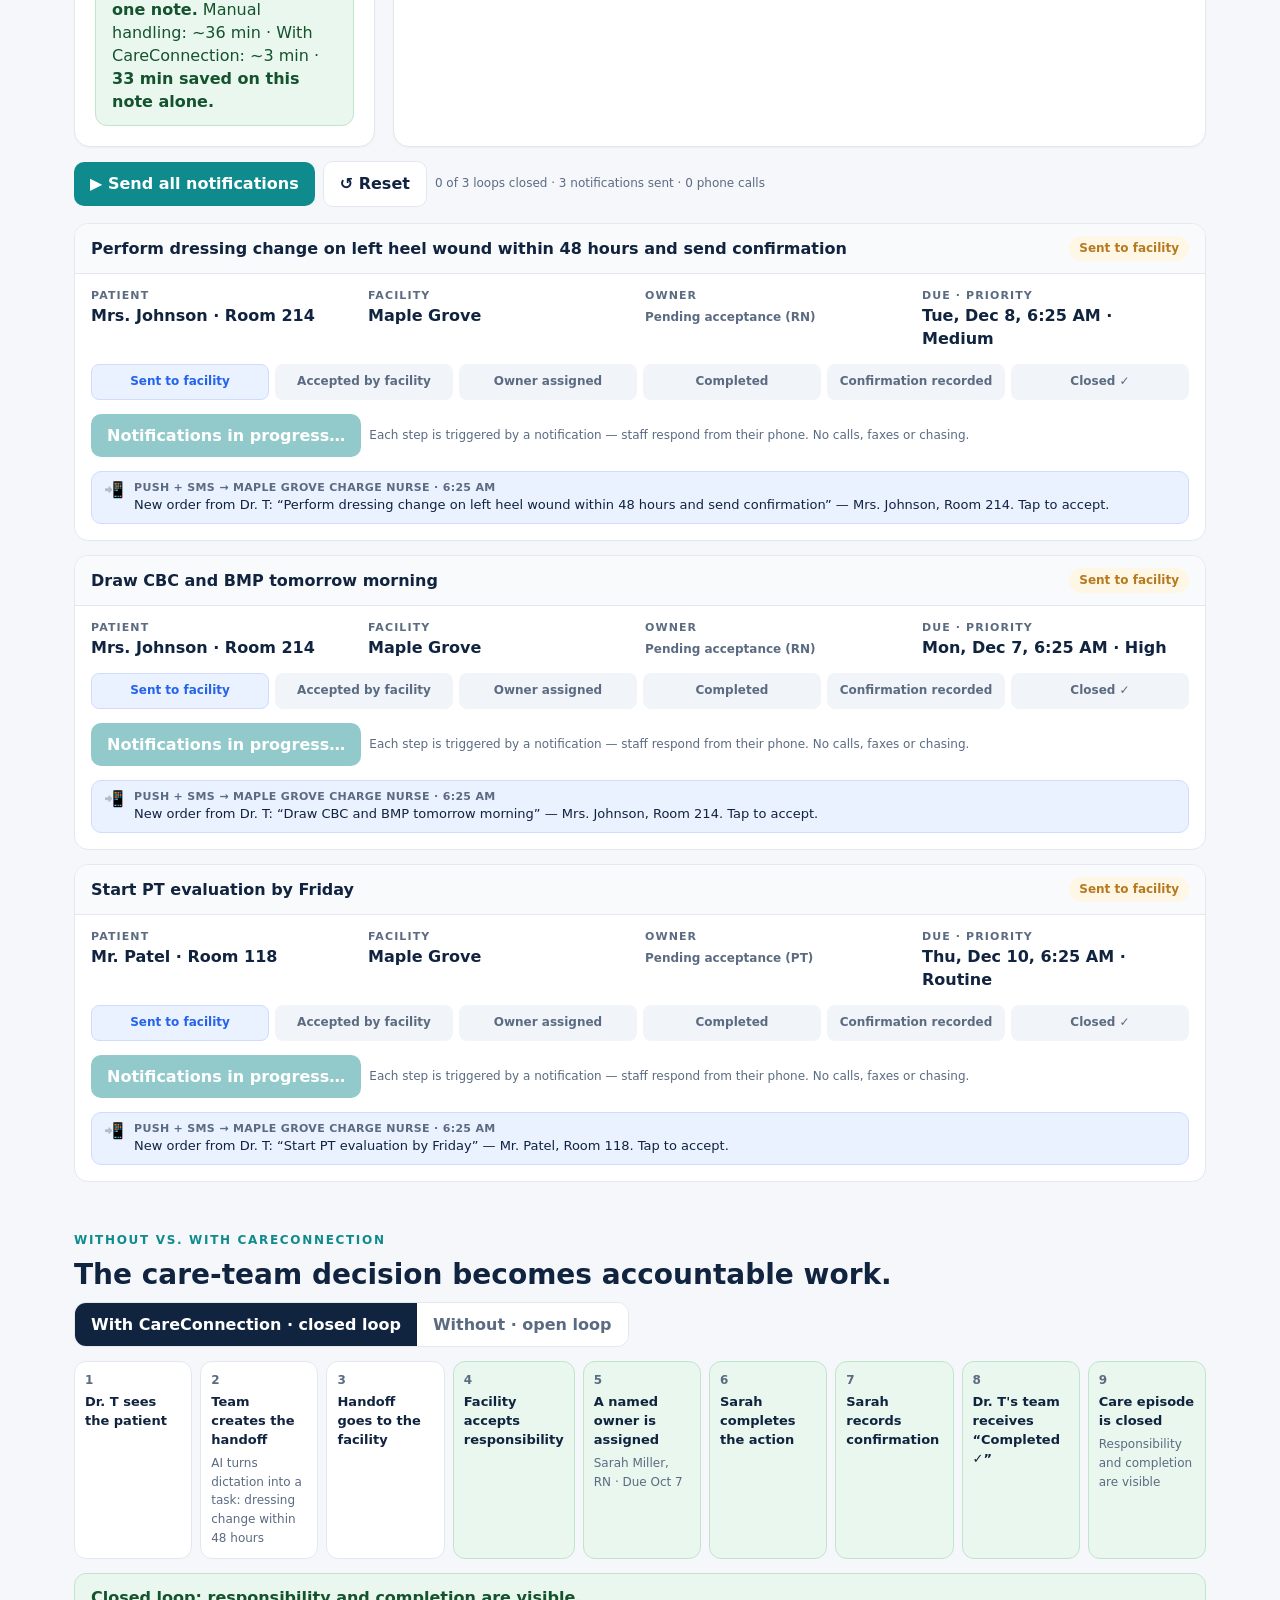
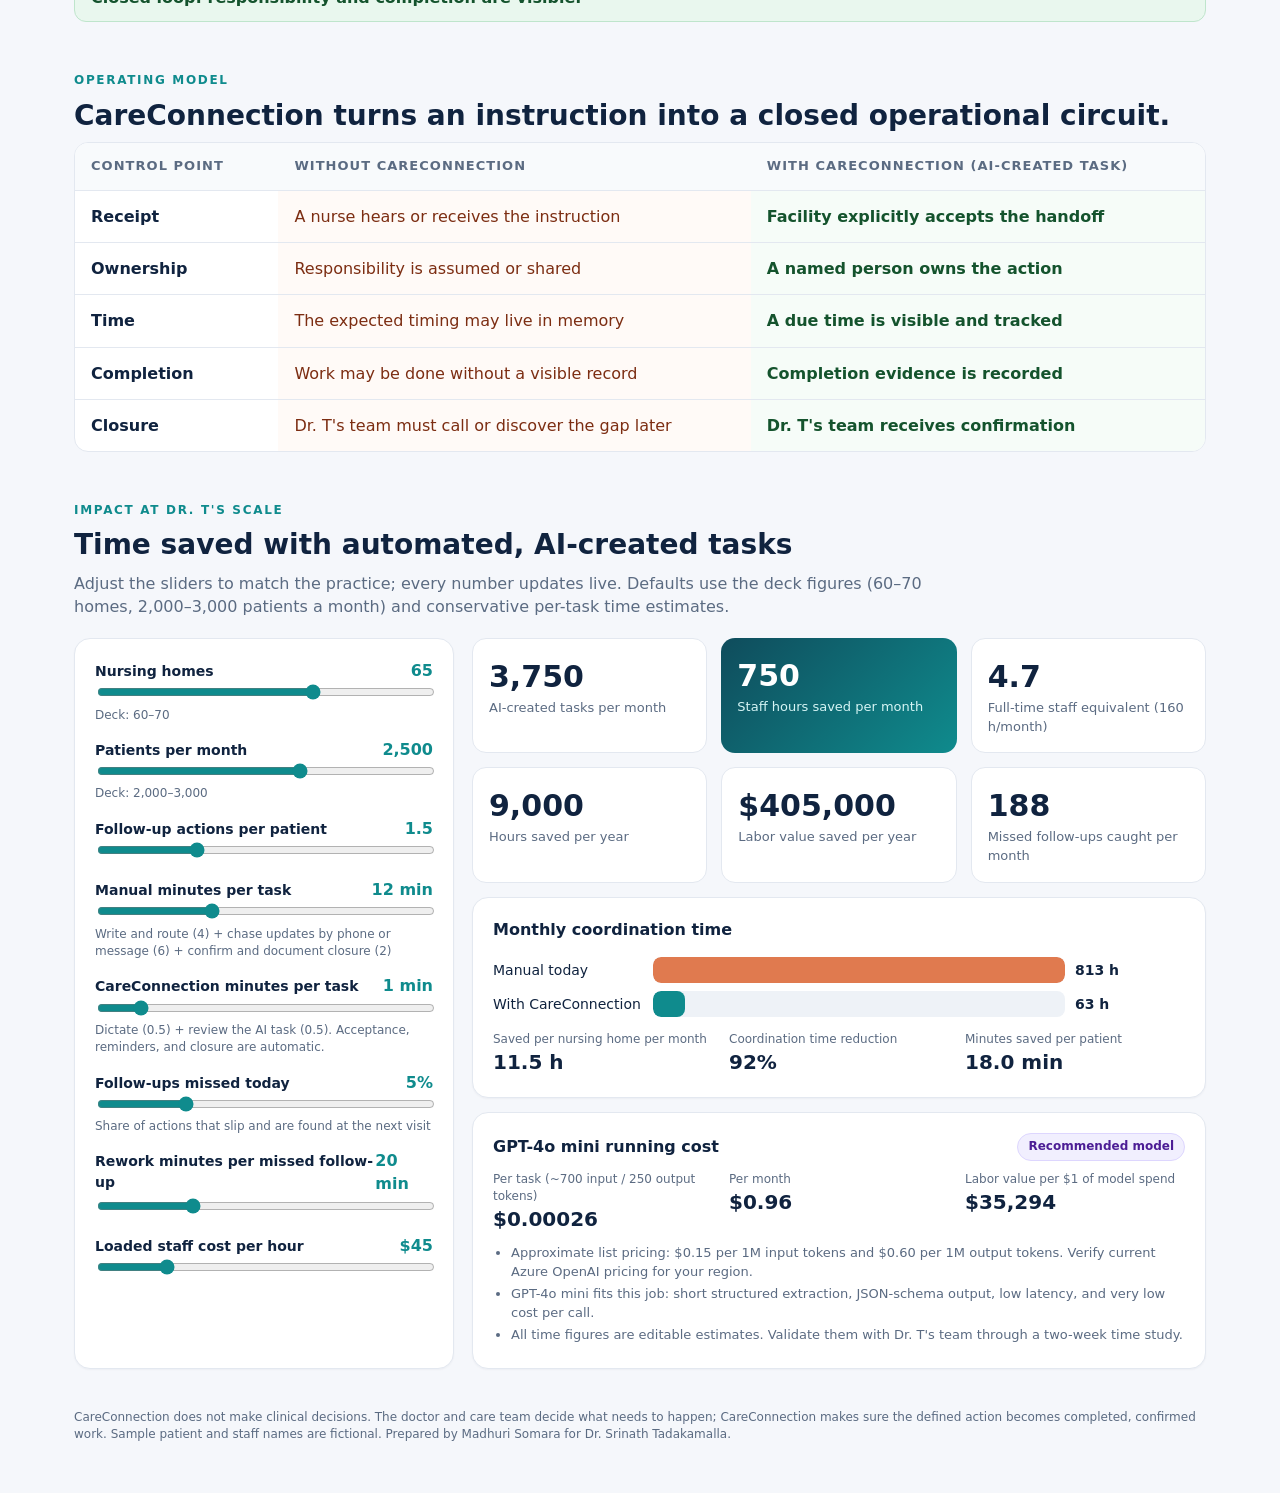
==== commit b7e52103: "Impact app: notification-driven closed loop Co-authored-by: Copilot <223556219+Copilot@users.noreply" ====
--- a/impact/index.html
+++ b/impact/index.html
@@ -65,6 +65,15 @@
 .step.now{background:var(--blue2);color:var(--blue);border-color:#cfdcff}
 .tact{display:flex;gap:8px;padding:0 16px 14px;align-items:center;flex-wrap:wrap}
 .log{font-size:12px;color:var(--muted);padding:0 16px 14px}
+.notes{display:flex;flex-direction:column;gap:6px;padding:0 16px 16px}
+.note,.toast{display:flex;gap:10px;align-items:flex-start;font-size:13px;padding:8px 12px;border-radius:10px;border:1px solid var(--line);background:#f8fafc}
+.ni{font-size:16px;line-height:1.2}.nh{font-size:11px;font-weight:700;text-transform:uppercase;letter-spacing:.03em;color:var(--muted)}
+.n-out{background:var(--blue2);border-color:#cfdcff}.n-in{background:var(--green2);border-color:#bfe5cc}
+.n-warn{background:#fff7e6;border-color:#f6d9a6}.n-done{background:#e6f6f6;border-color:#a7dcdc}.n-sys{background:#f3f0ff;border-color:#ddd3ff}
+#toasts{position:fixed;right:16px;bottom:16px;z-index:50;display:flex;flex-direction:column;gap:8px;width:340px;pointer-events:none}
+.toast{box-shadow:0 8px 24px rgba(16,35,63,.18);animation:tin .25s ease-out;transition:opacity .4s,transform .4s}
+.toast.out{opacity:0;transform:translateX(20px)}
+@keyframes tin{from{opacity:0;transform:translateY(10px)}to{opacity:1;transform:none}}
 pre.json{background:#0b1f3a;color:#d6f5f5;border-radius:12px;padding:14px;font-size:12.5px;overflow:auto;max-height:340px;margin:0}
 .steps9{display:grid;grid-template-columns:repeat(9,1fr);gap:8px}
 .s9{background:#fff;border:1px solid var(--line);border-radius:12px;padding:10px;font-size:13px;min-height:118px}
@@ -183,11 +192,12 @@
     </div>
   </div>
   <div class="tact" id="autobar" style="display:none;padding:14px 0 0">
-    <button class="btn" id="runall">▶ Auto-close all loops</button>
+    <button class="btn" id="runall">▶ Send all notifications</button>
     <button class="btn ghost" id="resetall">↺ Reset</button>
     <span class="hint" id="autostat"></span>
   </div>
   <div class="tasks" id="tasks"></div>
+  <div id="toasts"></div>
 </section>
 
 <section id="loop">
@@ -342,36 +352,64 @@
       <div class="f"><div class="k">Due · Priority</div><div class="val">${t.due} · ${t.priority}</div></div>
     </div>
     <div class="loop">${STEPS.map((x,j)=>`<div class="step ${j<s||s===5?'on':j===s?'now':''}">${x}</div>`).join('')}</div>
-    <div class="tact"><button class="btn" data-i="${i}" ${s>=5||t.running?'disabled':''}>${s>=5?'Loop closed ✓':t.running?'Closing loop…':'▶ Auto-close this loop'}</button><span class="hint">Facility accepts, assigns, completes and confirms automatically — no manual follow-up.</span></div>
-    ${t.log.length?`<div class="log">${t.log.join(' · ')}</div>`:''}</div>`;
+    <div class="tact"><button class="btn" data-i="${i}" ${s>=5||t.running?'disabled':''}>${s>=5?'Loop closed ✓':t.running?'Notifications in progress…':'▶ Send notifications'}</button><span class="hint">Each step is triggered by a notification — staff respond from their phone. No calls, faxes or chasing.</span></div>
+    <div class="notes">${t.notes.map(n=>`<div class="note n-${n.kind}"><span class="ni">${n.icon}</span><div><div class="nh">${n.ch} · ${n.time}</div><div>${n.text}</div></div></div>`).join('')}</div></div>`;
   }).join('');
   document.querySelectorAll('#tasks .tact .btn').forEach(b=>b.onclick=()=>autoClose(+b.dataset.i));
-  const done=state.filter(t=>t.stage>=5).length;
+  const done=state.filter(t=>t.stage>=5).length,sent=state.reduce((a,t)=>a+t.notes.length,0);
   $('autobar').style.display=state.length?'flex':'none';
-  $('autostat').textContent=`${done} of ${state.length} loops closed automatically · 0 follow-up calls`;
+  $('autostat').textContent=`${done} of ${state.length} loops closed · ${sent} notifications sent · 0 phone calls`;
   $('runall').disabled=done===state.length||state.some(t=>t.running);
+}
+const nowT=()=>new Date().toLocaleTimeString([],{hour:'numeric',minute:'2-digit'});
+const CHARGE="Linda Brooks, Charge RN";
+function sentNote(t){return{icon:'📲',kind:'out',ch:'Push + SMS → '+t.facility+' charge nurse',time:nowT(),text:`New order from Dr. T: “${t.action}” — ${t.patient}, Room ${t.room}. Tap to accept.`};}
+function script(t,i){
+  const ev=[];
+  if(i===1)ev.push(
+    {icon:'⏰',kind:'warn',ch:'Auto-reminder (no response in 15 min)',text:`Reminder re-sent to ${t.facility} charge nurse — ${t.priority} priority.`},
+    {icon:'⬆️',kind:'warn',ch:'Auto-escalation → Director of Nursing',text:`Escalated to ${t.facility} DON so the order isn't missed.`});
+  ev.push(
+    {adv:1,icon:'✅',kind:'in',ch:'Response from facility',text:`${CHARGE} tapped <b>Accept</b> in the notification.`},
+    {adv:1,icon:'👤',kind:'out',ch:'Push → '+t.suggested_owner,text:`Auto-assigned to ${t.suggested_owner} (on shift · ${t.owner_role}). Due ${t.due}.`},
+    {adv:1,icon:'✔️',kind:'in',ch:'Response from '+t.suggested_owner,text:`Marked <b>Done</b> from her phone with a completion note.`},
+    {adv:1,icon:'📄',kind:'sys',ch:'CareConnection → chart',text:`Confirmation, note and timestamp recorded in the facility chart.`},
+    {adv:1,icon:'🔔',kind:'done',ch:'Notification → Dr. T',text:`Loop closed: “${t.action}”. No follow-up call needed.`});
+  return ev;
+}
+function toast(n){
+  const d=document.createElement('div');d.className='toast n-'+n.kind;
+  d.innerHTML=`<span class="ni">${n.icon}</span><div><div class="nh">${n.ch}</div><div>${n.text}</div></div>`;
+  $('toasts').prepend(d);setTimeout(()=>d.classList.add('out'),2600);setTimeout(()=>d.remove(),3000);
+  while($('toasts').children.length>4)$('toasts').lastChild.remove();
 }
 let runId=0;
 function autoClose(i){
   const t=state[i],id=runId;if(!t||t.stage>=5||t.running)return;
   t.running=true;render();
+  const ev=script(t,i);let k=0;
   const tick=()=>{
     if(id!==runId)return;
-    t.stage++;t.log.push(new Date().toLocaleTimeString([],{hour:'numeric',minute:'2-digit'})+' '+STEPS[t.stage]);
-    if(t.stage>=5)t.running=false;
+    const n={...ev[k++],time:nowT()};
+    if(n.adv)t.stage++;
+    t.notes.push(n);toast(n);
+    if(k>=ev.length)t.running=false;
     render();
-    if(t.stage<5)setTimeout(tick,450);
+    if(k<ev.length)setTimeout(tick,900);
   };
-  setTimeout(tick,450);
-}
-function autoAll(){state.forEach((t,i)=>setTimeout(()=>autoClose(i),i*250));}
+  setTimeout(tick,900);
+}
+function autoAll(){state.forEach((t,i)=>setTimeout(()=>autoClose(i),i*400));}
+function freshTask(t){return{...t,stage:0,running:false,notes:[sentNote(t)]};}
 $('runall').onclick=autoAll;
-$('resetall').onclick=()=>{runId++;state.forEach(t=>{t.stage=0;t.log=[];t.running=false;});render();};
-$('go').onclick=()=>{
+$('resetall').onclick=()=>{runId++;state=state.map(freshTask);render();};
+$('go').onclick=(e)=>{
   const tasks=parse($('note').value);
   if(!tasks.length){$('json').textContent='// No actionable instruction found. Try one of the examples.';runId++;state=[];render();$('speed').style.display='none';return;}
   $('json').textContent=JSON.stringify({model:"gpt-4o-mini",response_format:"json_schema: care_handoff_tasks",tasks:tasks.map(({due,...r})=>r)},null,2);
-  runId++;state=tasks.map(t=>({...t,stage:0,log:[]}));render();speed();autoAll();
+  runId++;state=tasks.map(freshTask);render();speed();
+  if(e&&e.isTrusted){tasks.forEach(t=>toast(sentNote(t)));autoAll();}
+  else{const io=new IntersectionObserver(x=>{if(x[0].isIntersecting){io.disconnect();autoAll();}},{threshold:.3});io.observe($('tasks'));}
 };
 function speed(){
   if(!state.length)return;
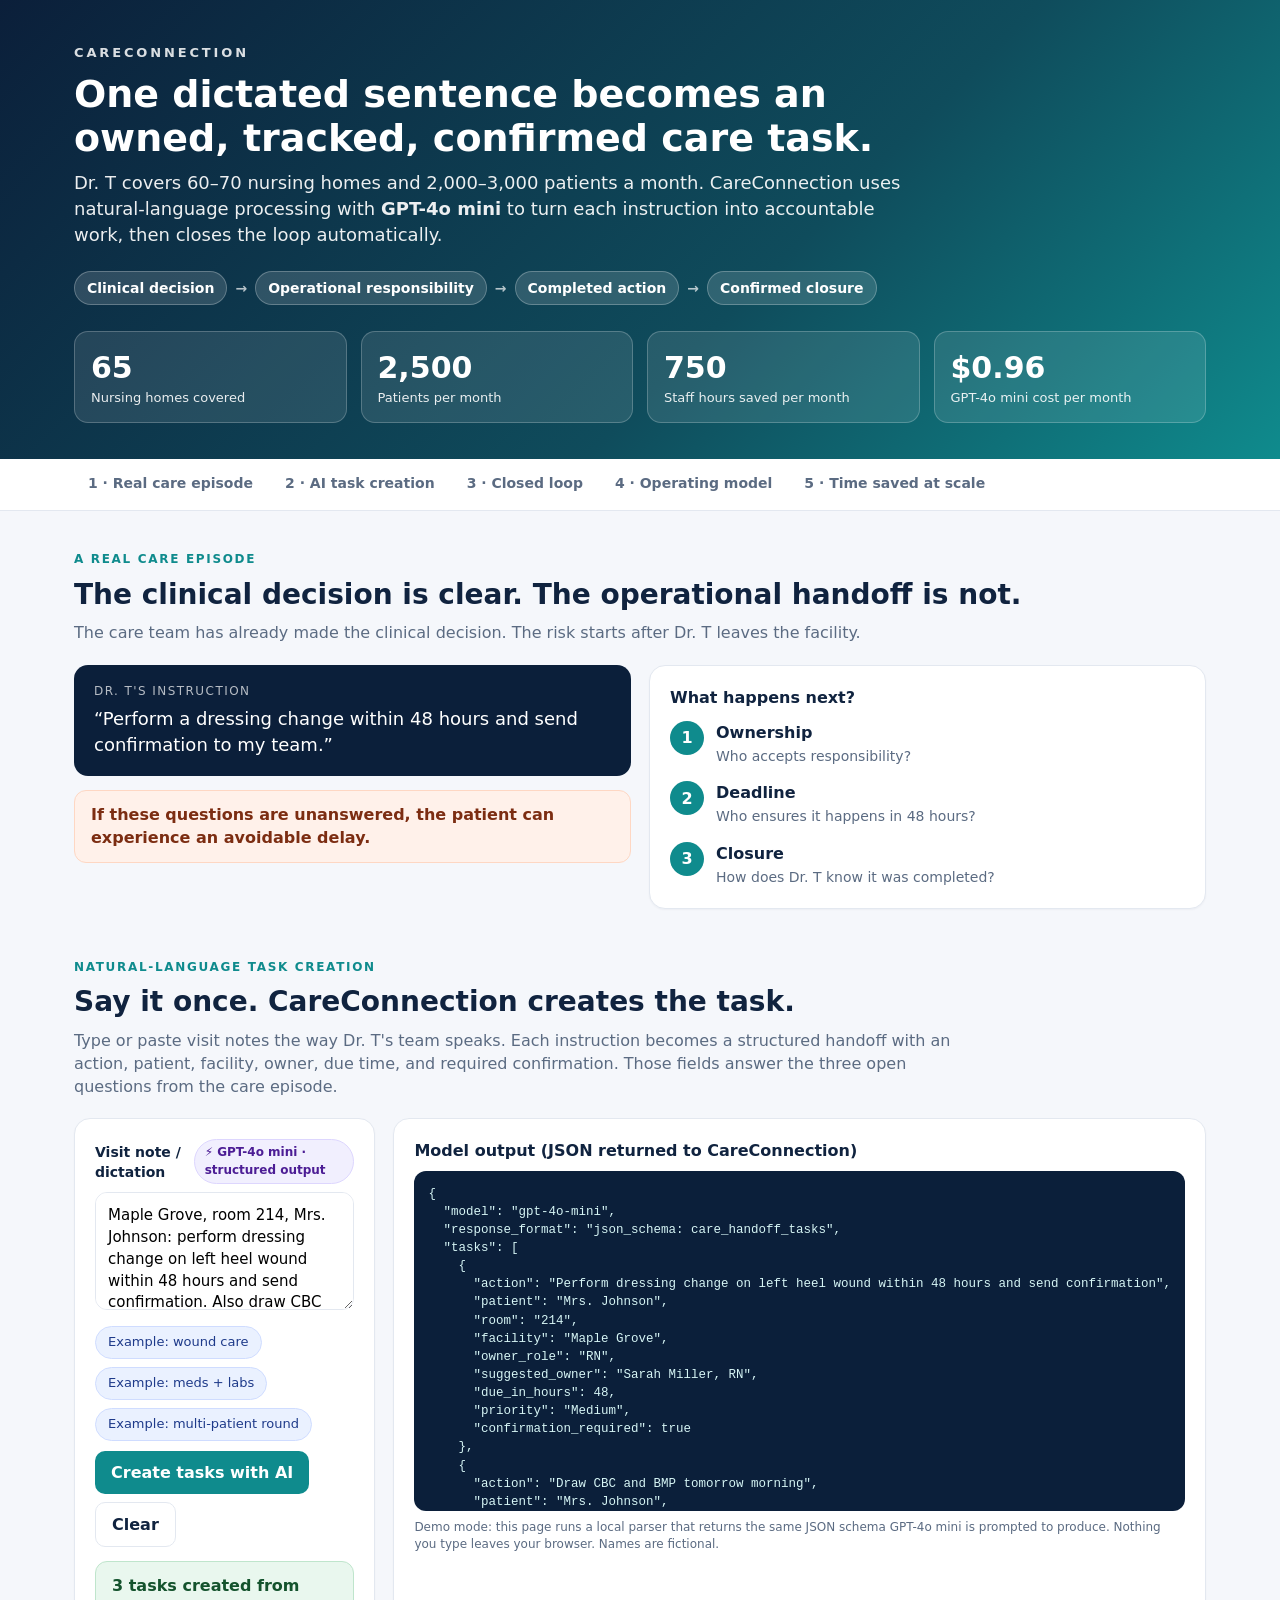
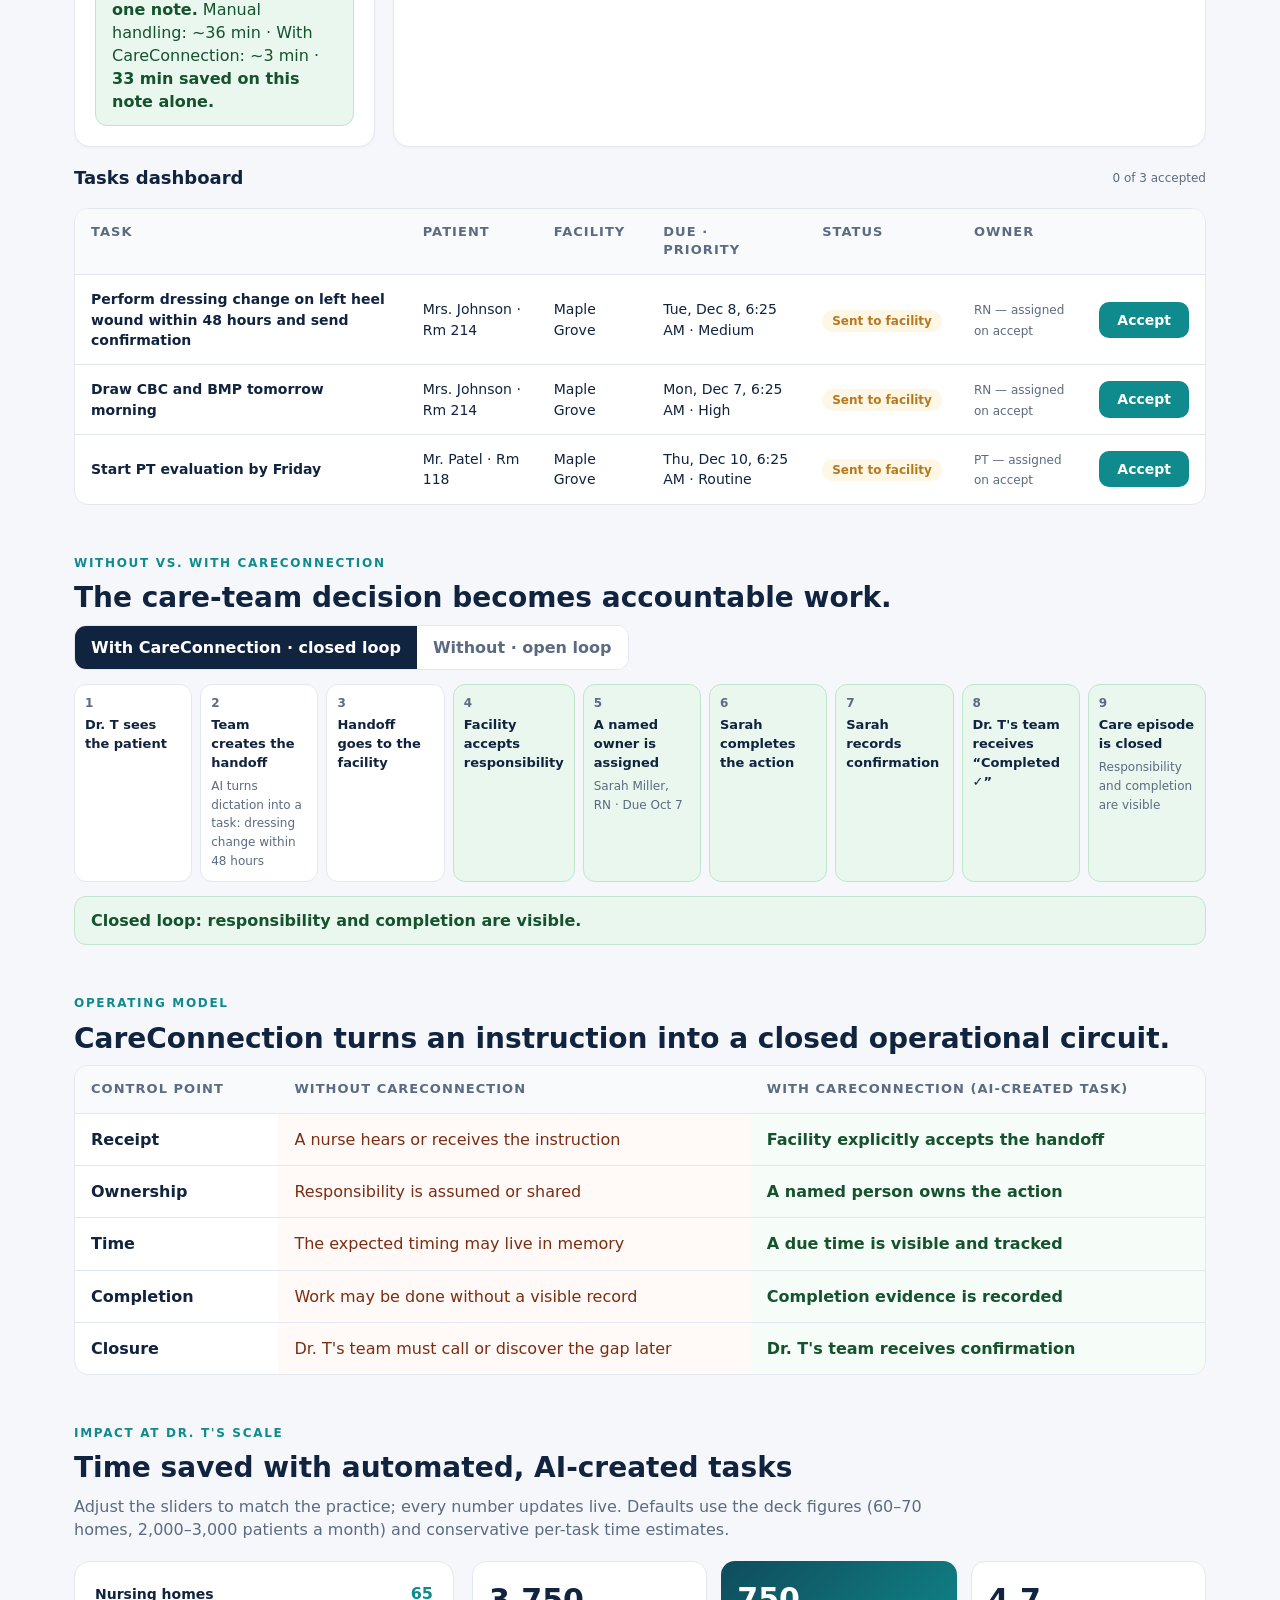
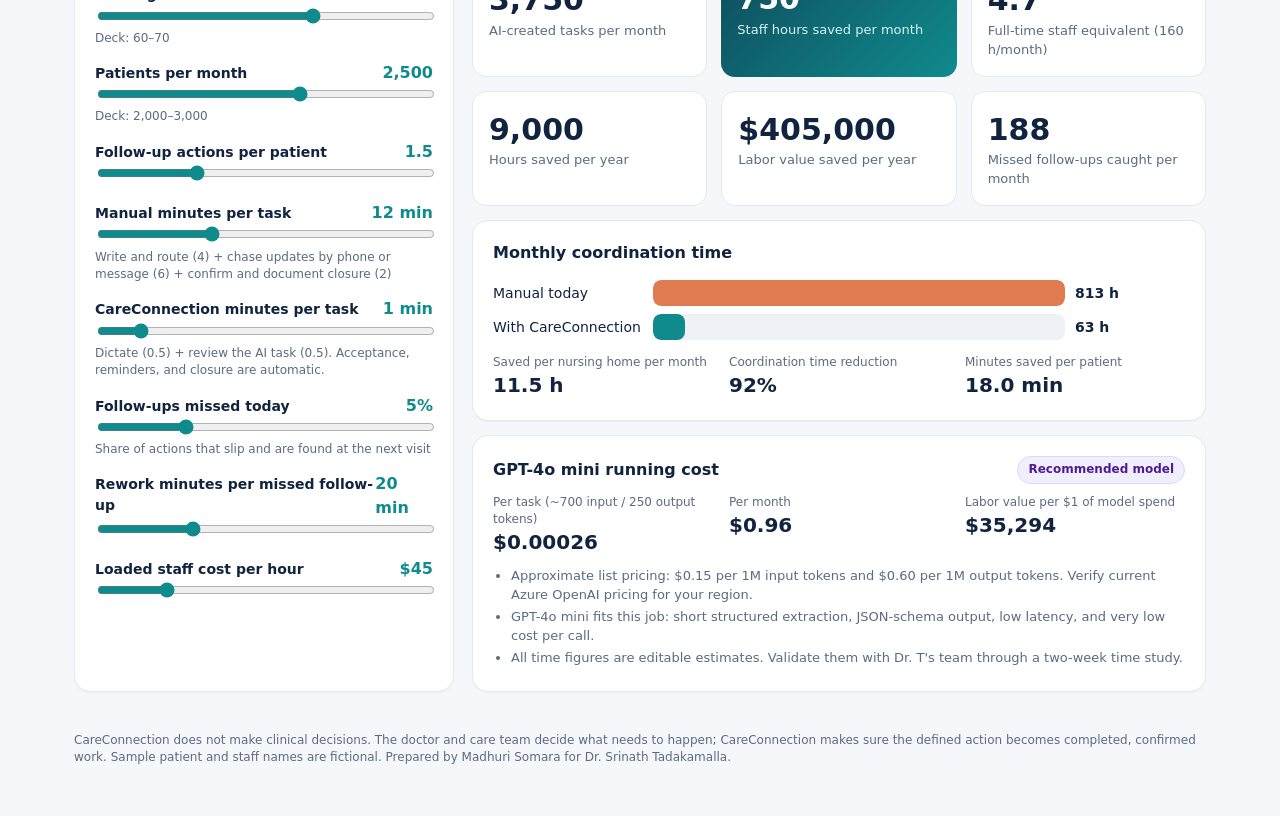
==== commit 266de14c: "Tasks dashboard table with Accept; remove notifications Co-authored-by: Copilot <223556219+Copilot@u" ====
--- a/impact/index.html
+++ b/impact/index.html
@@ -65,15 +65,7 @@
 .step.now{background:var(--blue2);color:var(--blue);border-color:#cfdcff}
 .tact{display:flex;gap:8px;padding:0 16px 14px;align-items:center;flex-wrap:wrap}
 .log{font-size:12px;color:var(--muted);padding:0 16px 14px}
-.notes{display:flex;flex-direction:column;gap:6px;padding:0 16px 16px}
-.note,.toast{display:flex;gap:10px;align-items:flex-start;font-size:13px;padding:8px 12px;border-radius:10px;border:1px solid var(--line);background:#f8fafc}
-.ni{font-size:16px;line-height:1.2}.nh{font-size:11px;font-weight:700;text-transform:uppercase;letter-spacing:.03em;color:var(--muted)}
-.n-out{background:var(--blue2);border-color:#cfdcff}.n-in{background:var(--green2);border-color:#bfe5cc}
-.n-warn{background:#fff7e6;border-color:#f6d9a6}.n-done{background:#e6f6f6;border-color:#a7dcdc}.n-sys{background:#f3f0ff;border-color:#ddd3ff}
-#toasts{position:fixed;right:16px;bottom:16px;z-index:50;display:flex;flex-direction:column;gap:8px;width:340px;pointer-events:none}
-.toast{box-shadow:0 8px 24px rgba(16,35,63,.18);animation:tin .25s ease-out;transition:opacity .4s,transform .4s}
-.toast.out{opacity:0;transform:translateX(20px)}
-@keyframes tin{from{opacity:0;transform:translateY(10px)}to{opacity:1;transform:none}}
+.dash td{vertical-align:middle;font-size:14px}.dash .btn{padding:8px 18px}
 pre.json{background:#0b1f3a;color:#d6f5f5;border-radius:12px;padding:14px;font-size:12.5px;overflow:auto;max-height:340px;margin:0}
 .steps9{display:grid;grid-template-columns:repeat(9,1fr);gap:8px}
 .s9{background:#fff;border:1px solid var(--line);border-radius:12px;padding:10px;font-size:13px;min-height:118px}
@@ -191,13 +183,11 @@
       <div class="hint" style="margin-top:8px">Demo mode: this page runs a local parser that returns the same JSON schema GPT-4o mini is prompted to produce. Nothing you type leaves your browser. Names are fictional.</div>
     </div>
   </div>
-  <div class="tact" id="autobar" style="display:none;padding:14px 0 0">
-    <button class="btn" id="runall">▶ Send all notifications</button>
-    <button class="btn ghost" id="resetall">↺ Reset</button>
+  <div class="tact" id="autobar" style="display:none;padding:18px 0 0;justify-content:space-between">
+    <h3 style="margin:0;font-size:18px">Tasks dashboard</h3>
     <span class="hint" id="autostat"></span>
   </div>
   <div class="tasks" id="tasks"></div>
-  <div id="toasts"></div>
 </section>
 
 <section id="loop">
@@ -300,7 +290,7 @@
  "Oak Hill, room 12, Ms. Lee: urine culture by tomorrow. Room 40, Mr. Brooks: weekly weights and notify if gain over 3 lbs. Room 77, Mrs. Diaz: schedule cardiology follow-up within 2 weeks."
 ];
 document.querySelectorAll('.chip').forEach(c=>c.onclick=()=>{$('note').value=EX[+c.dataset.ex];$('go').click();});
-$('clr').onclick=()=>{$('note').value='';runId++;state=[];render();$('speed').style.display='none';$('json').textContent='// Click "Create tasks with AI"';};
+$('clr').onclick=()=>{$('note').value='';state=[];render();$('speed').style.display='none';$('json').textContent='// Click "Create tasks with AI"';};
 
 const OWNERS={RN:["Sarah Miller, RN","Grace Kim, RN","Daniel Ortiz, RN"],LPN:["Maria Lopez, LPN","Tom Reed, LPN"],PT:["Alex Chen, PT"],"Unit clerk":["Priya Shah, Unit Clerk"]};
 function roleFor(a){
@@ -339,77 +329,29 @@
   }
   return tasks;
 }
-const STEPS=["Sent to facility","Accepted by facility","Owner assigned","Completed","Confirmation recorded","Closed ✓"];
 let state=[];
 function render(){
-  $('tasks').innerHTML=state.map((t,i)=>{
-    const s=t.stage,badge=s>=5?'b-done':s>=2?'b-own':s>=1?'b-acc':'b-open';
-    return `<div class="task"><div class="th"><b>${t.action}</b><span class="badge ${badge}">${STEPS[s]}</span></div>
-    <div class="fields">
-      <div class="f"><div class="k">Patient</div><div class="val">${t.patient} · Room ${t.room}</div></div>
-      <div class="f"><div class="k">Facility</div><div class="val">${t.facility}</div></div>
-      <div class="f"><div class="k">Owner</div><div class="val">${s>=2?t.suggested_owner:'<span class="hint">Pending acceptance ('+t.owner_role+')</span>'}</div></div>
-      <div class="f"><div class="k">Due · Priority</div><div class="val">${t.due} · ${t.priority}</div></div>
-    </div>
-    <div class="loop">${STEPS.map((x,j)=>`<div class="step ${j<s||s===5?'on':j===s?'now':''}">${x}</div>`).join('')}</div>
-    <div class="tact"><button class="btn" data-i="${i}" ${s>=5||t.running?'disabled':''}>${s>=5?'Loop closed ✓':t.running?'Notifications in progress…':'▶ Send notifications'}</button><span class="hint">Each step is triggered by a notification — staff respond from their phone. No calls, faxes or chasing.</span></div>
-    <div class="notes">${t.notes.map(n=>`<div class="note n-${n.kind}"><span class="ni">${n.icon}</span><div><div class="nh">${n.ch} · ${n.time}</div><div>${n.text}</div></div></div>`).join('')}</div></div>`;
-  }).join('');
-  document.querySelectorAll('#tasks .tact .btn').forEach(b=>b.onclick=()=>autoClose(+b.dataset.i));
-  const done=state.filter(t=>t.stage>=5).length,sent=state.reduce((a,t)=>a+t.notes.length,0);
-  $('autobar').style.display=state.length?'flex':'none';
-  $('autostat').textContent=`${done} of ${state.length} loops closed · ${sent} notifications sent · 0 phone calls`;
-  $('runall').disabled=done===state.length||state.some(t=>t.running);
-}
-const nowT=()=>new Date().toLocaleTimeString([],{hour:'numeric',minute:'2-digit'});
-const CHARGE="Linda Brooks, Charge RN";
-function sentNote(t){return{icon:'📲',kind:'out',ch:'Push + SMS → '+t.facility+' charge nurse',time:nowT(),text:`New order from Dr. T: “${t.action}” — ${t.patient}, Room ${t.room}. Tap to accept.`};}
-function script(t,i){
-  const ev=[];
-  if(i===1)ev.push(
-    {icon:'⏰',kind:'warn',ch:'Auto-reminder (no response in 15 min)',text:`Reminder re-sent to ${t.facility} charge nurse — ${t.priority} priority.`},
-    {icon:'⬆️',kind:'warn',ch:'Auto-escalation → Director of Nursing',text:`Escalated to ${t.facility} DON so the order isn't missed.`});
-  ev.push(
-    {adv:1,icon:'✅',kind:'in',ch:'Response from facility',text:`${CHARGE} tapped <b>Accept</b> in the notification.`},
-    {adv:1,icon:'👤',kind:'out',ch:'Push → '+t.suggested_owner,text:`Auto-assigned to ${t.suggested_owner} (on shift · ${t.owner_role}). Due ${t.due}.`},
-    {adv:1,icon:'✔️',kind:'in',ch:'Response from '+t.suggested_owner,text:`Marked <b>Done</b> from her phone with a completion note.`},
-    {adv:1,icon:'📄',kind:'sys',ch:'CareConnection → chart',text:`Confirmation, note and timestamp recorded in the facility chart.`},
-    {adv:1,icon:'🔔',kind:'done',ch:'Notification → Dr. T',text:`Loop closed: “${t.action}”. No follow-up call needed.`});
-  return ev;
-}
-function toast(n){
-  const d=document.createElement('div');d.className='toast n-'+n.kind;
-  d.innerHTML=`<span class="ni">${n.icon}</span><div><div class="nh">${n.ch}</div><div>${n.text}</div></div>`;
-  $('toasts').prepend(d);setTimeout(()=>d.classList.add('out'),2600);setTimeout(()=>d.remove(),3000);
-  while($('toasts').children.length>4)$('toasts').lastChild.remove();
-}
-let runId=0;
-function autoClose(i){
-  const t=state[i],id=runId;if(!t||t.stage>=5||t.running)return;
-  t.running=true;render();
-  const ev=script(t,i);let k=0;
-  const tick=()=>{
-    if(id!==runId)return;
-    const n={...ev[k++],time:nowT()};
-    if(n.adv)t.stage++;
-    t.notes.push(n);toast(n);
-    if(k>=ev.length)t.running=false;
-    render();
-    if(k<ev.length)setTimeout(tick,900);
-  };
-  setTimeout(tick,900);
-}
-function autoAll(){state.forEach((t,i)=>setTimeout(()=>autoClose(i),i*400));}
-function freshTask(t){return{...t,stage:0,running:false,notes:[sentNote(t)]};}
-$('runall').onclick=autoAll;
-$('resetall').onclick=()=>{runId++;state=state.map(freshTask);render();};
+  if(!state.length){$('tasks').innerHTML='';$('autobar').style.display='none';return;}
+  const acc=state.filter(t=>t.accepted).length;
+  $('autobar').style.display='flex';
+  $('autostat').textContent=`${acc} of ${state.length} accepted`;
+  $('tasks').innerHTML=`<table class="dash"><thead><tr><th>Task</th><th>Patient</th><th>Facility</th><th>Due · Priority</th><th>Status</th><th>Owner</th><th></th></tr></thead><tbody>${state.map((t,i)=>`<tr>
+    <td><b>${t.action}</b></td>
+    <td>${t.patient} · Rm ${t.room}</td>
+    <td>${t.facility}</td>
+    <td>${t.due} · ${t.priority}</td>
+    <td>${t.accepted?'<span class="badge b-own">Accepted · Owner assigned</span>':'<span class="badge b-open">Sent to facility</span>'}</td>
+    <td>${t.accepted?t.suggested_owner:'<span class="hint">'+t.owner_role+' — assigned on accept</span>'}</td>
+    <td>${t.accepted?'<span class="hint">✓ '+t.acceptedAt+'</span>':`<button class="btn" data-i="${i}">Accept</button>`}</td>
+  </tr>`).join('')}</tbody></table>`;
+  document.querySelectorAll('#tasks .btn').forEach(b=>b.onclick=()=>{const t=state[+b.dataset.i];t.accepted=true;t.acceptedAt=new Date().toLocaleTimeString([],{hour:'numeric',minute:'2-digit'});render();});
+}
+function freshTask(t){return{...t,accepted:false};}
 $('go').onclick=(e)=>{
   const tasks=parse($('note').value);
-  if(!tasks.length){$('json').textContent='// No actionable instruction found. Try one of the examples.';runId++;state=[];render();$('speed').style.display='none';return;}
+  if(!tasks.length){$('json').textContent='// No actionable instruction found. Try one of the examples.';state=[];render();$('speed').style.display='none';return;}
   $('json').textContent=JSON.stringify({model:"gpt-4o-mini",response_format:"json_schema: care_handoff_tasks",tasks:tasks.map(({due,...r})=>r)},null,2);
-  runId++;state=tasks.map(freshTask);render();speed();
-  if(e&&e.isTrusted){tasks.forEach(t=>toast(sentNote(t)));autoAll();}
-  else{const io=new IntersectionObserver(x=>{if(x[0].isIntersecting){io.disconnect();autoAll();}},{threshold:.3});io.observe($('tasks'));}
+  state=tasks.map(freshTask);render();speed();
 };
 function speed(){
   if(!state.length)return;
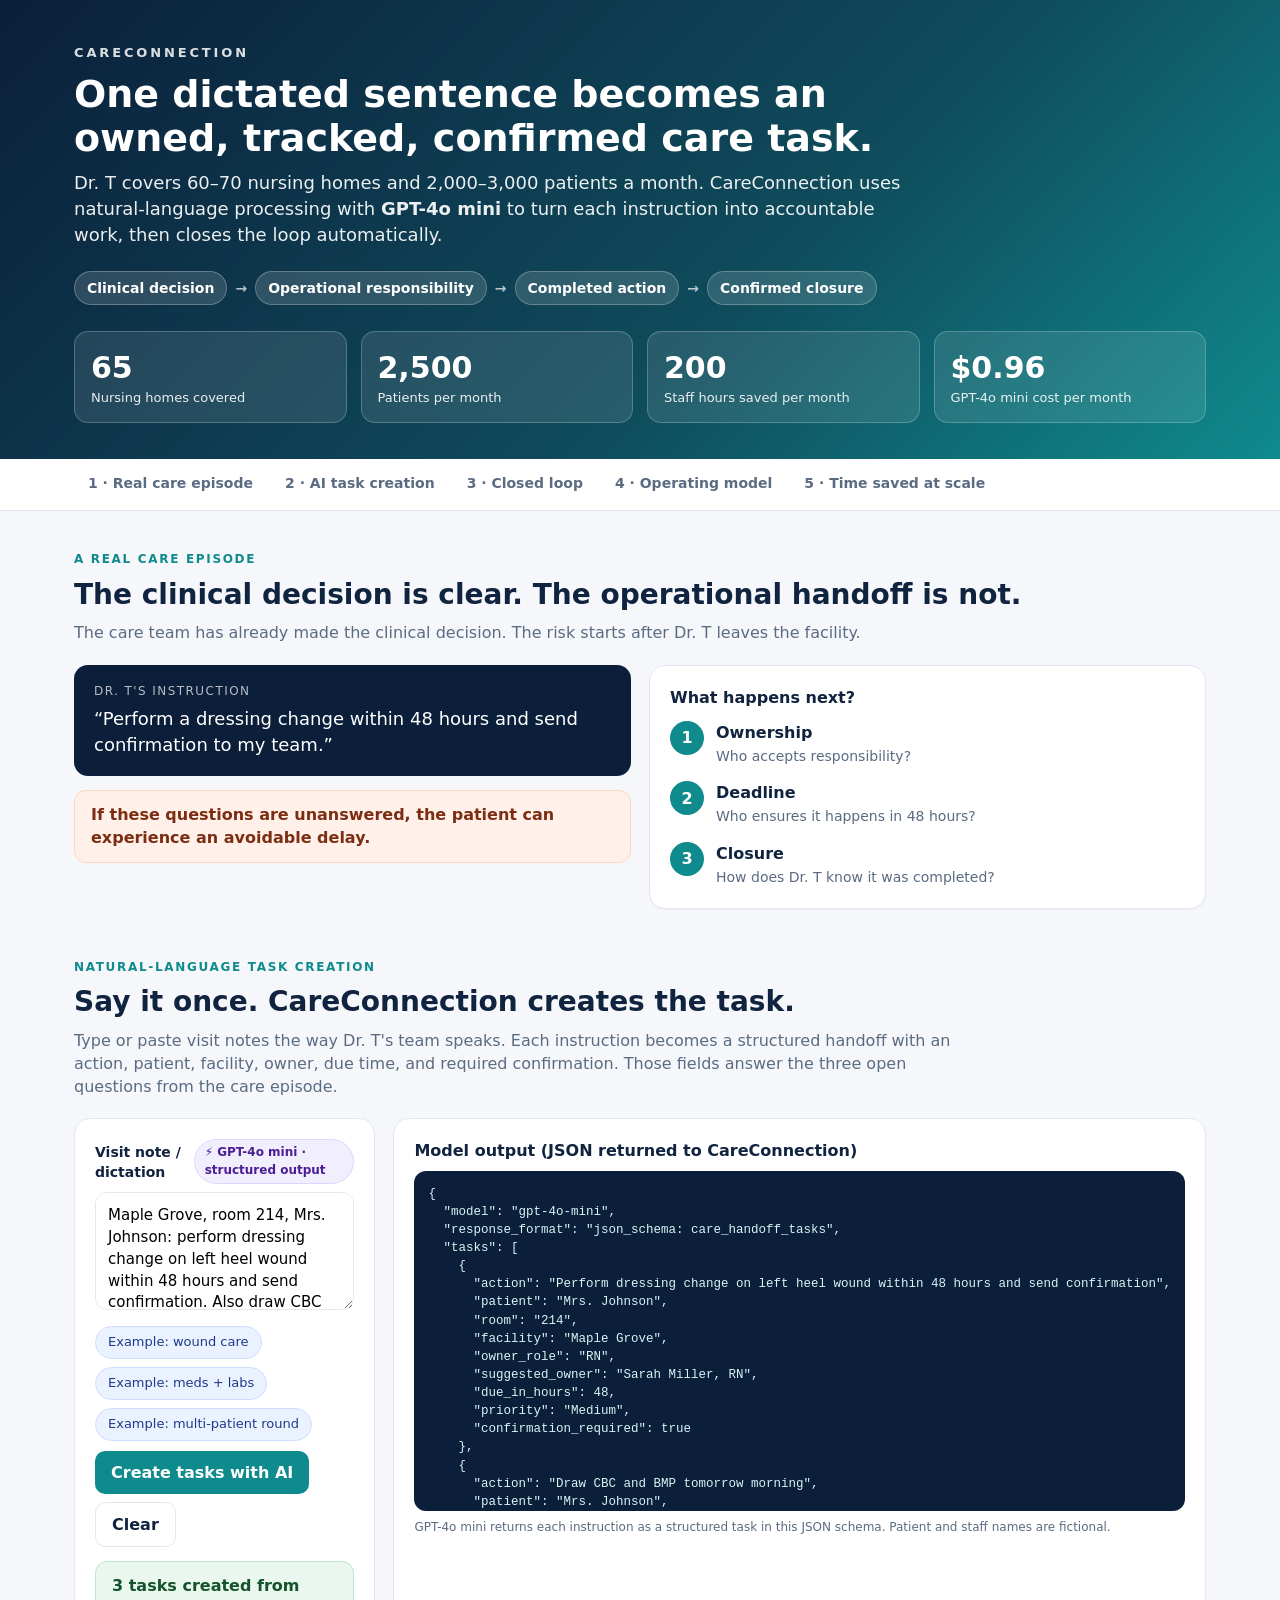
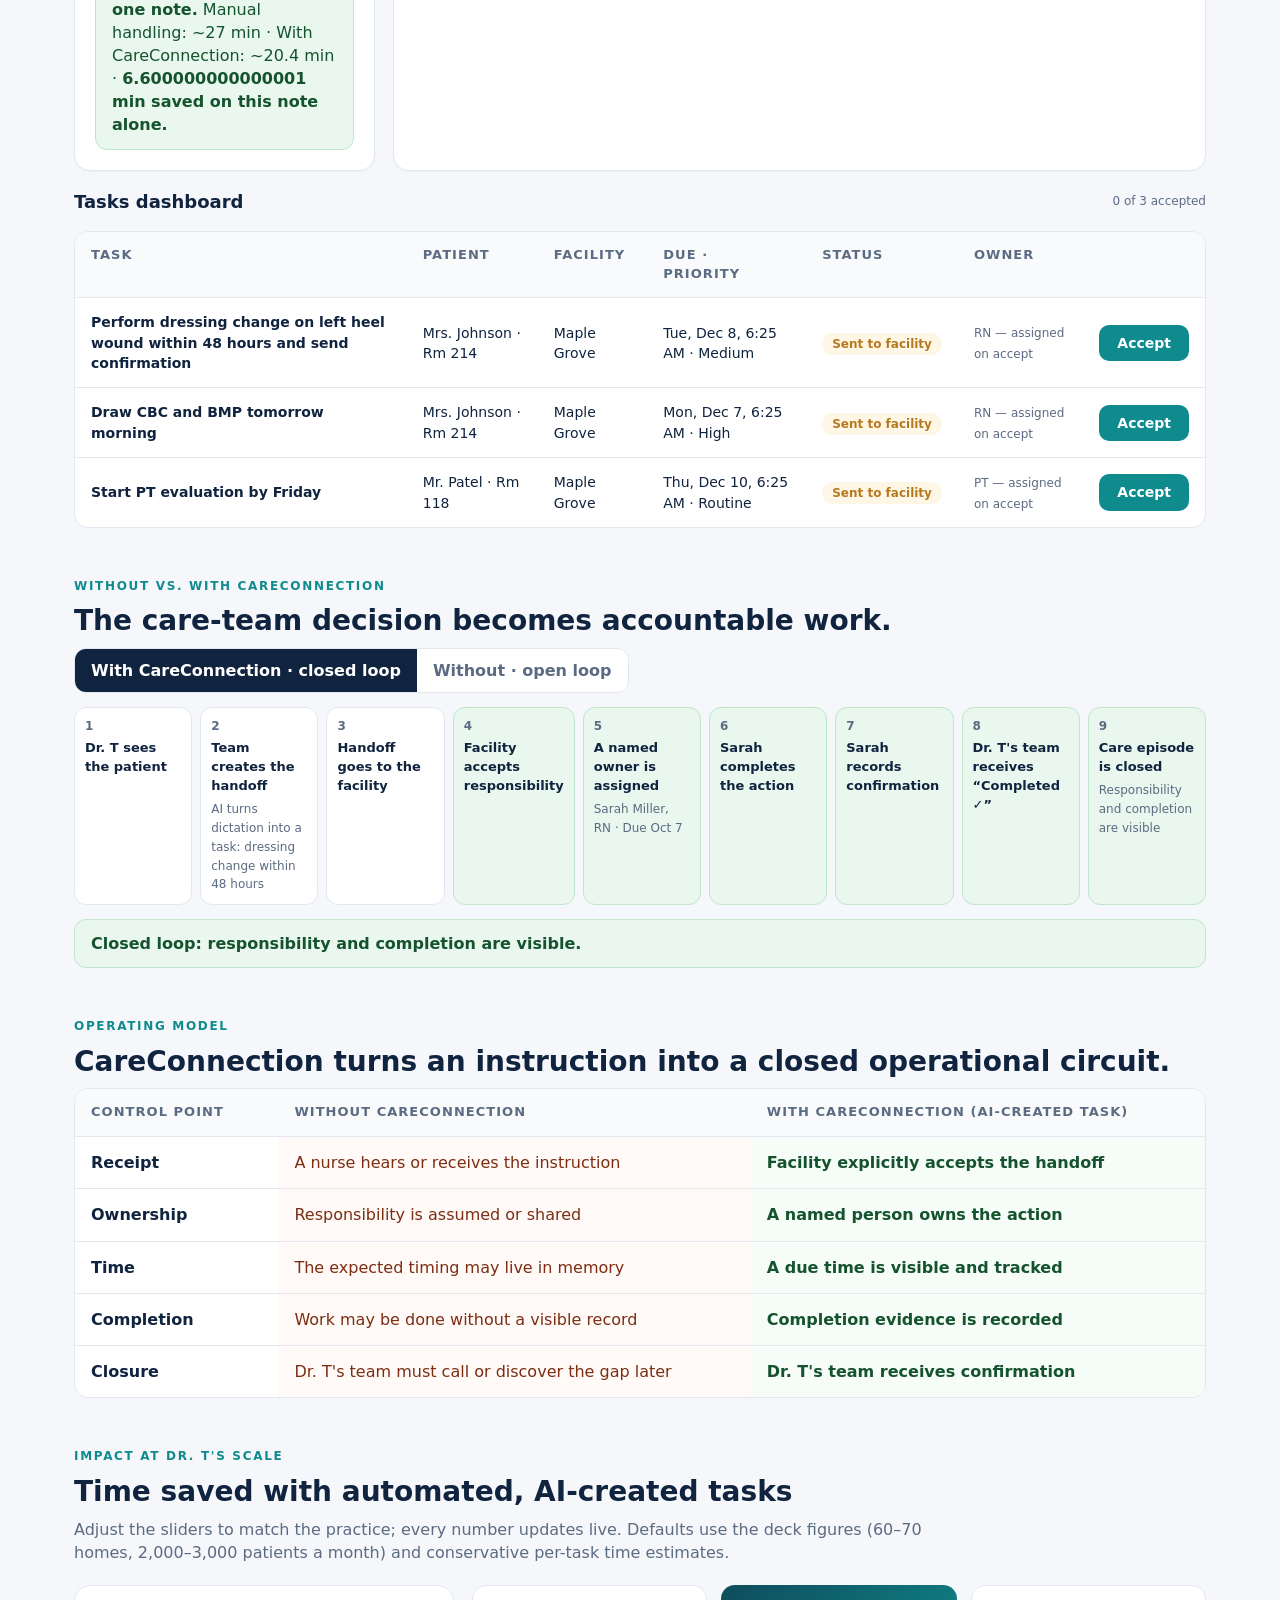
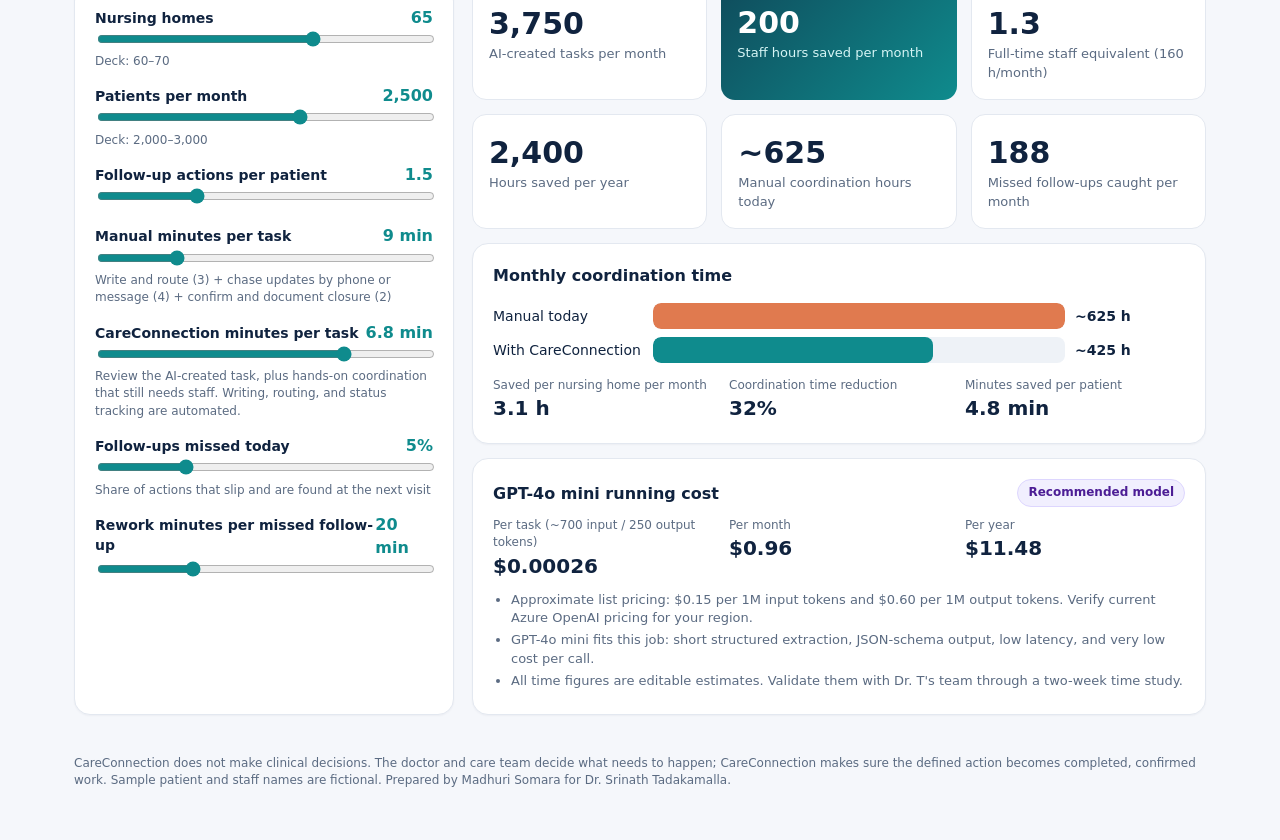
==== commit 4af6c05b: "Right-size impact numbers; remove labor value and demo wording Co-authored-by: Copilot <223556219+Co" ====
--- a/impact/index.html
+++ b/impact/index.html
@@ -180,7 +180,7 @@
     <div class="card">
       <div style="font-weight:800;margin-bottom:8px">Model output (JSON returned to CareConnection)</div>
       <pre class="json" id="json">// Click "Create tasks with AI"</pre>
-      <div class="hint" style="margin-top:8px">Demo mode: this page runs a local parser that returns the same JSON schema GPT-4o mini is prompted to produce. Nothing you type leaves your browser. Names are fictional.</div>
+      <div class="hint" style="margin-top:8px">GPT-4o mini returns each instruction as a structured task in this JSON schema. Patient and staff names are fictional.</div>
     </div>
   </div>
   <div class="tact" id="autobar" style="display:none;padding:18px 0 0;justify-content:space-between">
@@ -222,11 +222,10 @@
       <div class="ctl"><div class="row"><label>Nursing homes</label><output id="o-homes"></output></div><input type="range" id="homes" min="1" max="100" value="65"><div class="hint">Deck: 60–70</div></div>
       <div class="ctl"><div class="row"><label>Patients per month</label><output id="o-pts"></output></div><input type="range" id="pts" min="200" max="4000" step="50" value="2500"><div class="hint">Deck: 2,000–3,000</div></div>
       <div class="ctl"><div class="row"><label>Follow-up actions per patient</label><output id="o-apl"></output></div><input type="range" id="apl" min="0.5" max="4" step="0.1" value="1.5"></div>
-      <div class="ctl"><div class="row"><label>Manual minutes per task</label><output id="o-man"></output></div><input type="range" id="man" min="3" max="30" step="1" value="12"><div class="hint">Write and route (4) + chase updates by phone or message (6) + confirm and document closure (2)</div></div>
-      <div class="ctl"><div class="row"><label>CareConnection minutes per task</label><output id="o-ai"></output></div><input type="range" id="ai" min="0.5" max="5" step="0.5" value="1"><div class="hint">Dictate (0.5) + review the AI task (0.5). Acceptance, reminders, and closure are automatic.</div></div>
+      <div class="ctl"><div class="row"><label>Manual minutes per task</label><output id="o-man"></output></div><input type="range" id="man" min="3" max="30" step="1" value="9"><div class="hint">Write and route (3) + chase updates by phone or message (4) + confirm and document closure (2)</div></div>
+      <div class="ctl"><div class="row"><label>CareConnection minutes per task</label><output id="o-ai"></output></div><input type="range" id="ai" min="0.5" max="9" step="0.1" value="6.8"><div class="hint">Review the AI-created task, plus hands-on coordination that still needs staff. Writing, routing, and status tracking are automated.</div></div>
       <div class="ctl"><div class="row"><label>Follow-ups missed today</label><output id="o-miss"></output></div><input type="range" id="miss" min="0" max="20" step="1" value="5"><div class="hint">Share of actions that slip and are found at the next visit</div></div>
       <div class="ctl"><div class="row"><label>Rework minutes per missed follow-up</label><output id="o-rw"></output></div><input type="range" id="rw" min="5" max="60" step="5" value="20"></div>
-      <div class="ctl" style="margin-bottom:0"><div class="row"><label>Loaded staff cost per hour</label><output id="o-rate"></output></div><input type="range" id="rate" min="20" max="150" step="5" value="45"></div>
     </div>
     <div>
       <div class="big">
@@ -234,7 +233,7 @@
         <div class="metric hl"><div class="v" id="m-hrs"></div><div class="l">Staff hours saved per month</div></div>
         <div class="metric"><div class="v" id="m-fte"></div><div class="l">Full-time staff equivalent (160 h/month)</div></div>
         <div class="metric"><div class="v" id="m-yr"></div><div class="l">Hours saved per year</div></div>
-        <div class="metric"><div class="v" id="m-usd"></div><div class="l">Labor value saved per year</div></div>
+        <div class="metric"><div class="v" id="m-man"></div><div class="l">Manual coordination hours today</div></div>
         <div class="metric"><div class="v" id="m-miss"></div><div class="l">Missed follow-ups caught per month</div></div>
       </div>
       <div class="card" style="margin-top:14px">
@@ -254,7 +253,7 @@
         <div class="grid3" style="margin-top:10px">
           <div><div class="hint">Per task (~700 input / 250 output tokens)</div><b id="c-task" style="font-size:20px"></b></div>
           <div><div class="hint">Per month</div><b id="c-mo" style="font-size:20px"></b></div>
-          <div><div class="hint">Labor value per $1 of model spend</div><b id="c-roi" style="font-size:20px"></b></div>
+          <div><div class="hint">Per year</div><b id="c-yr" style="font-size:20px"></b></div>
         </div>
         <ul class="assump">
           <li>Approximate list pricing: $0.15 per 1M input tokens and $0.60 per 1M output tokens. Verify current Azure OpenAI pricing for your region.</li>
@@ -361,22 +360,22 @@
 }
 $('go').click();
 
-const IN=["homes","pts","apl","man","ai","miss","rw","rate"];
+const IN=["homes","pts","apl","man","ai","miss","rw"];
 function calc(){
   const v=Object.fromEntries(IN.map(k=>[k,+$(k).value]));
   $('o-homes').textContent=v.homes;$('o-pts').textContent=fmt(v.pts);$('o-apl').textContent=v.apl.toFixed(1);
-  $('o-man').textContent=v.man+' min';$('o-ai').textContent=v.ai+' min';$('o-miss').textContent=v.miss+'%';$('o-rw').textContent=v.rw+' min';$('o-rate').textContent='$'+v.rate;
+  $('o-man').textContent=v.man+' min';$('o-ai').textContent=v.ai+' min';$('o-miss').textContent=v.miss+'%';$('o-rw').textContent=v.rw+' min';
   const tasks=v.pts*v.apl;
   const manMin=tasks*v.man+tasks*(v.miss/100)*v.rw;
   const aiMin=tasks*v.ai;
   const savedH=(manMin-aiMin)/60;
-  const cTask=(700*0.15+250*0.60)/1e6,cMo=cTask*tasks,valYr=savedH*12*v.rate;
+  const cTask=(700*0.15+250*0.60)/1e6,cMo=cTask*tasks;
   $('m-tasks').textContent=fmt(tasks);$('m-hrs').textContent=fmt(savedH);$('m-fte').textContent=(savedH/160).toFixed(1);
-  $('m-yr').textContent=fmt(savedH*12);$('m-usd').textContent='$'+fmt(valYr);$('m-miss').textContent=fmt(tasks*v.miss/100);
+  $('m-yr').textContent=fmt(savedH*12);$('m-man').textContent='~'+fmt(manMin/60);$('m-miss').textContent=fmt(tasks*v.miss/100);
   $('bar-man').style.width='100%';$('bar-ai').style.width=Math.max(2,aiMin/Math.max(manMin,1)*100)+'%';
-  $('t-man').textContent=fmt(manMin/60)+' h';$('t-ai').textContent=fmt(aiMin/60)+' h';
+  $('t-man').textContent='~'+fmt(manMin/60)+' h';$('t-ai').textContent='~'+fmt(aiMin/60)+' h';
   $('m-home').textContent=(savedH/v.homes).toFixed(1)+' h';$('m-pct').textContent=Math.round((1-aiMin/manMin)*100)+'%';$('m-pp').textContent=((manMin-aiMin)/v.pts).toFixed(1)+' min';
-  $('c-task').textContent='$'+cTask.toFixed(5);$('c-mo').textContent='$'+cMo.toFixed(2);$('c-roi').textContent='$'+fmt(valYr/12/Math.max(cMo,0.01));
+  $('c-task').textContent='$'+cTask.toFixed(5);$('c-mo').textContent='$'+cMo.toFixed(2);$('c-yr').textContent='$'+(cMo*12).toFixed(2);
   $('h-homes').textContent=v.homes;$('h-pts').textContent=fmt(v.pts);$('h-hrs').textContent=fmt(savedH);$('h-cost').textContent='$'+cMo.toFixed(2);
   speed();
 }
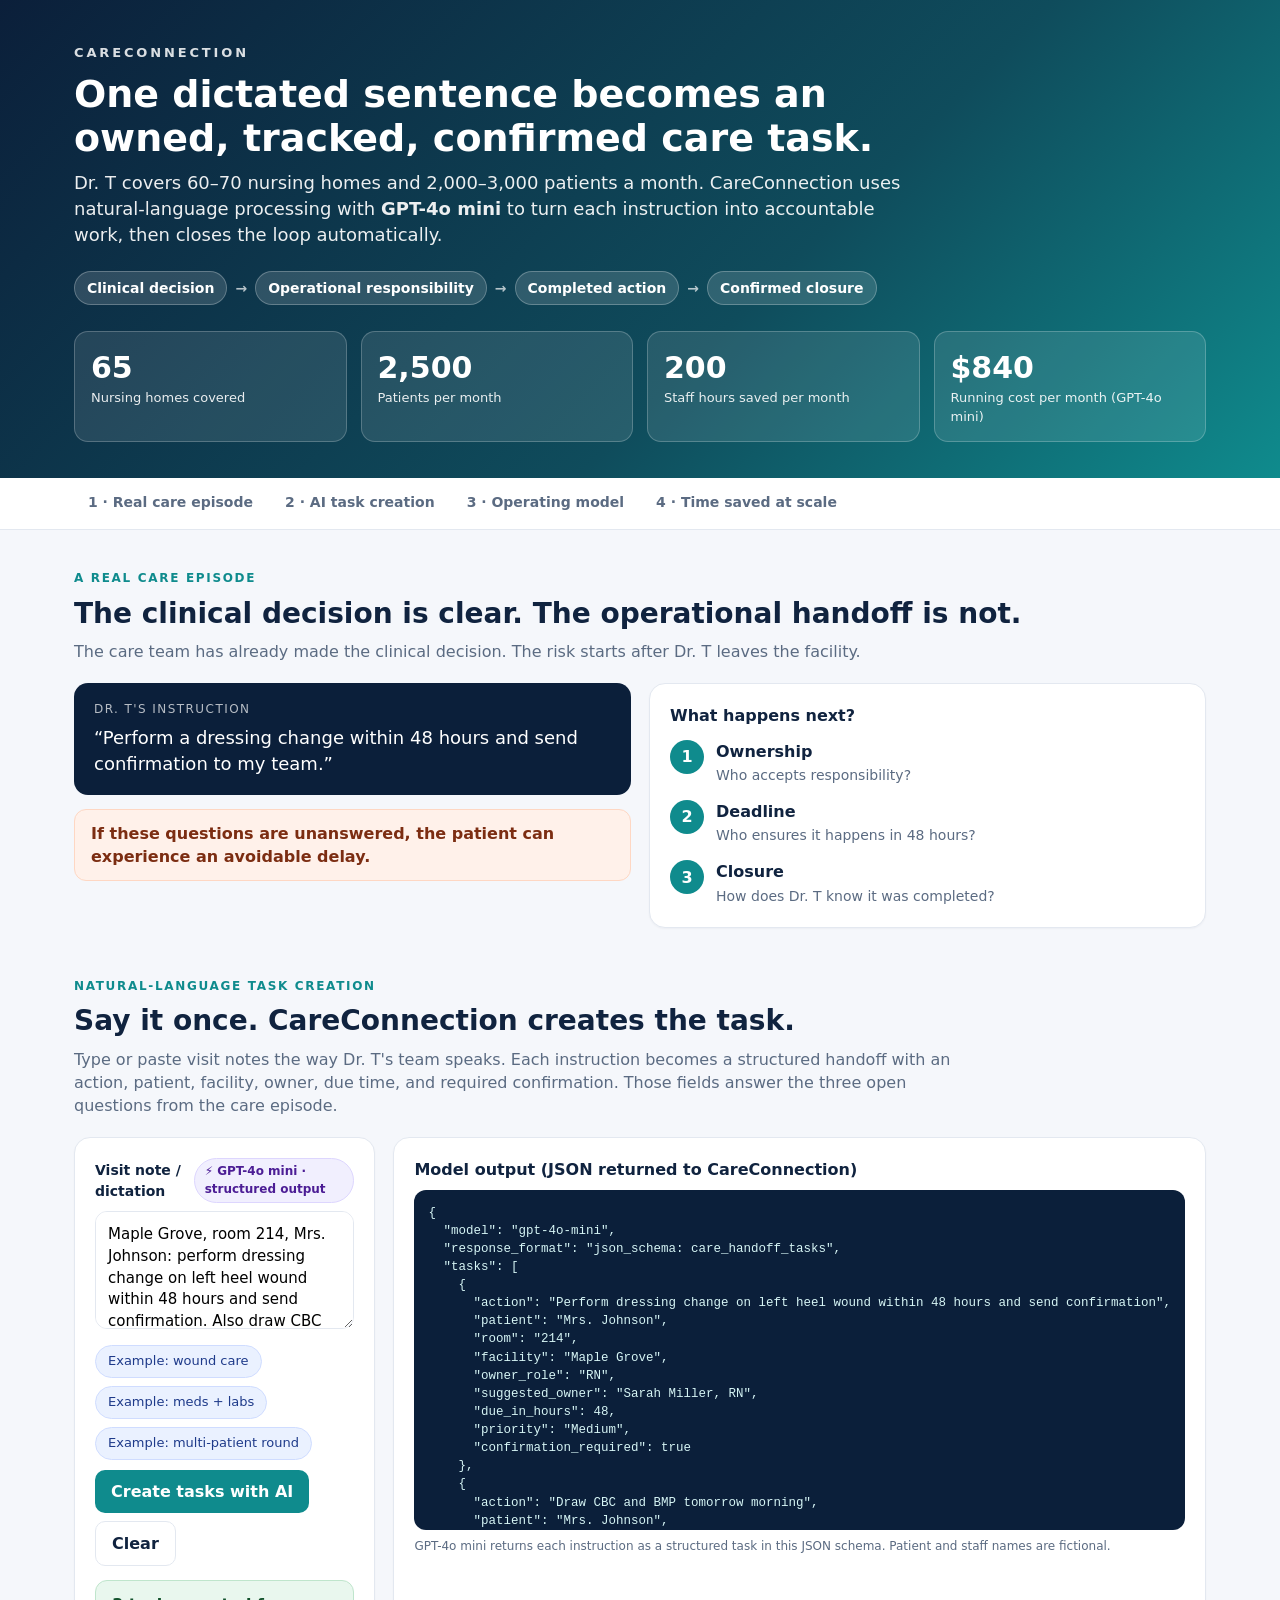
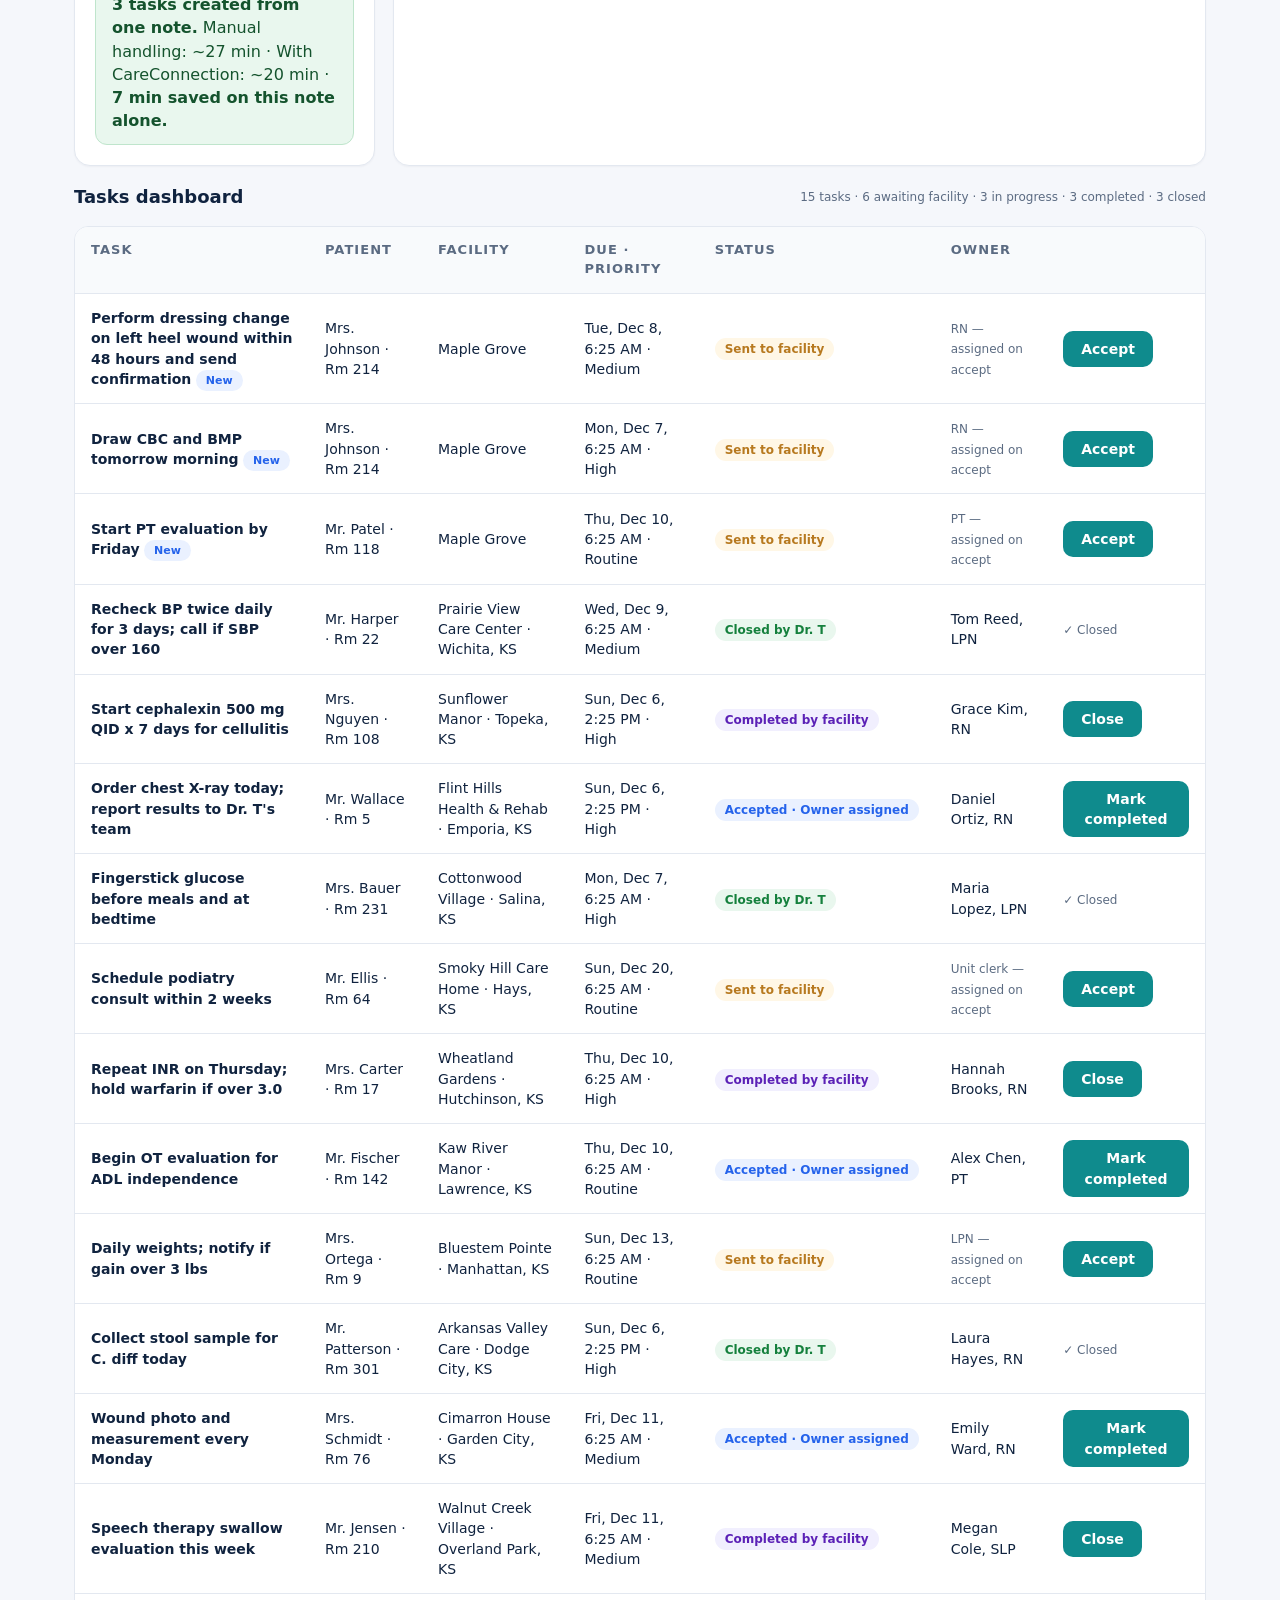
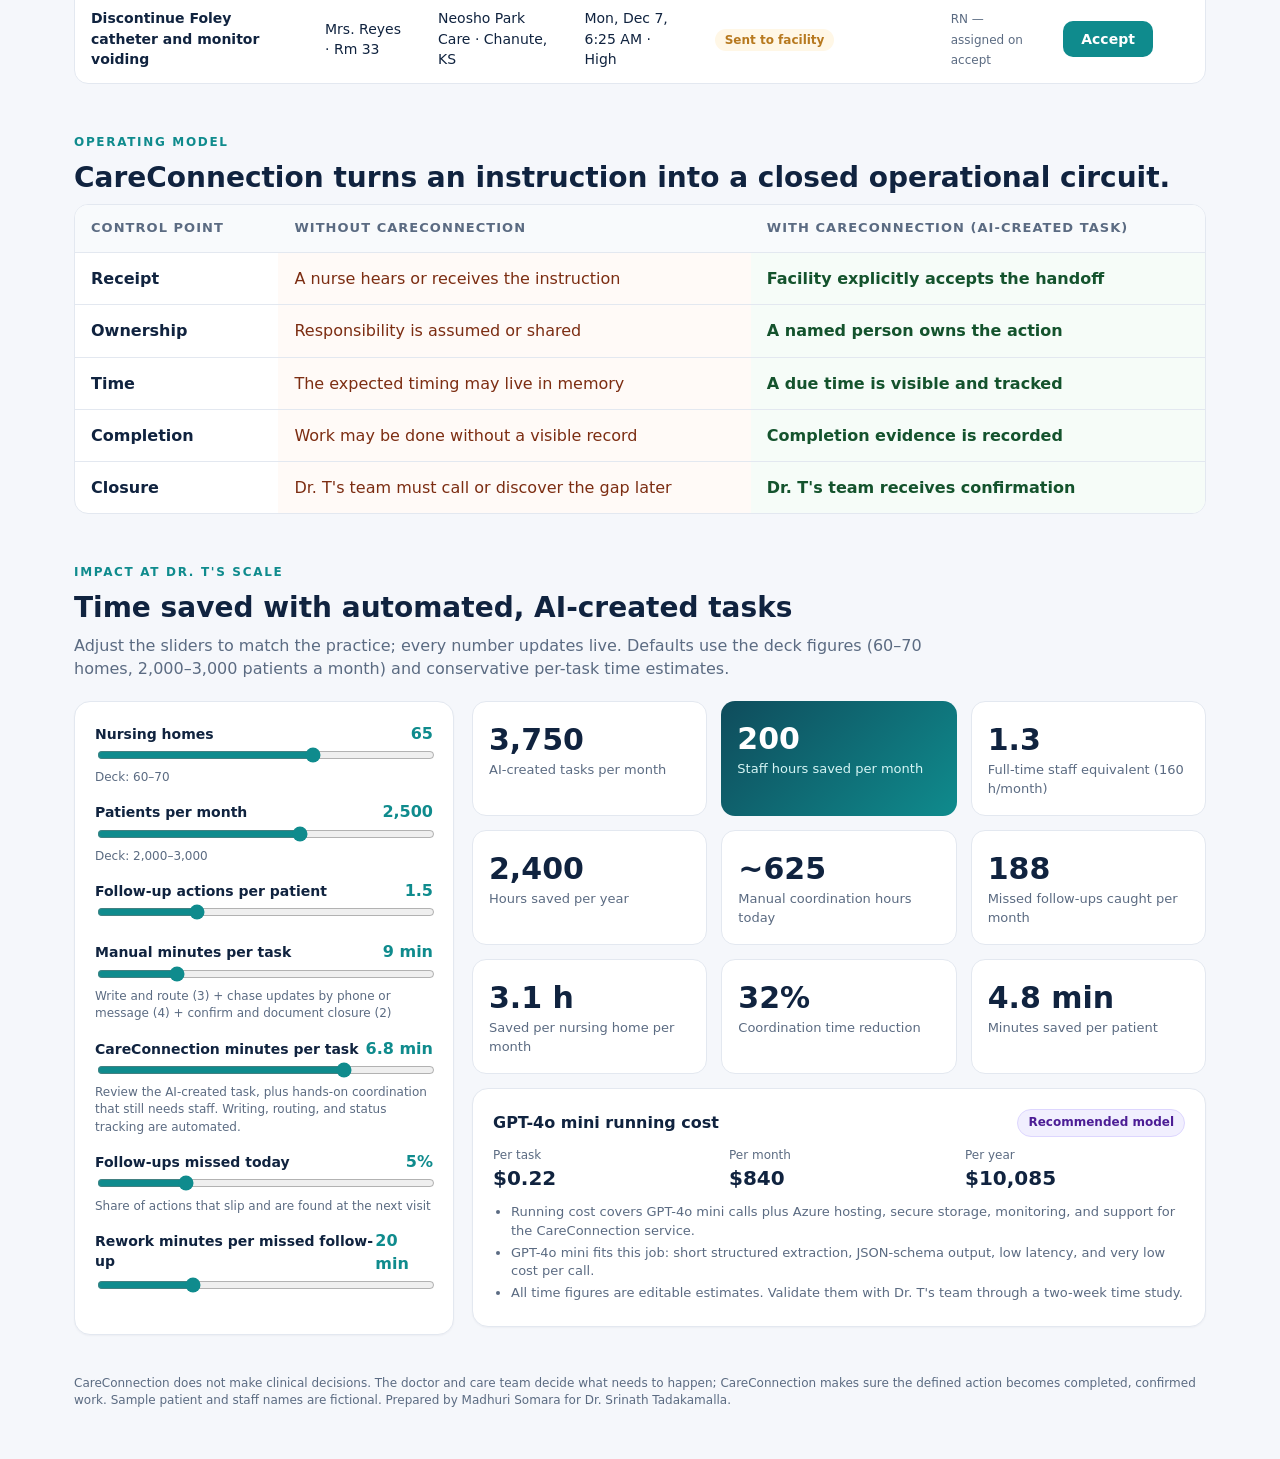
==== commit 121cee61: "Kansas task stages, running cost, remove closed-loop section Co-authored-by: Copilot <223556219+Copi" ====
--- a/impact/index.html
+++ b/impact/index.html
@@ -122,7 +122,7 @@
       <div class="kpi"><div class="v" id="h-homes">65</div><div class="l">Nursing homes covered</div></div>
       <div class="kpi"><div class="v" id="h-pts">2,500</div><div class="l">Patients per month</div></div>
       <div class="kpi"><div class="v" id="h-hrs">—</div><div class="l">Staff hours saved per month</div></div>
-      <div class="kpi"><div class="v" id="h-cost">—</div><div class="l">GPT-4o mini cost per month</div></div>
+      <div class="kpi"><div class="v" id="h-cost">—</div><div class="l">Running cost per month (GPT-4o mini)</div></div>
     </div>
   </div>
 </header>
@@ -130,9 +130,8 @@
 <nav class="tabs"><div class="wrap">
   <a href="#episode">1 · Real care episode</a>
   <a href="#demo">2 · AI task creation</a>
-  <a href="#loop">3 · Closed loop</a>
-  <a href="#model">4 · Operating model</a>
-  <a href="#impact">5 · Time saved at scale</a>
+  <a href="#model">3 · Operating model</a>
+  <a href="#impact">4 · Time saved at scale</a>
 </div></nav>
 
 <main class="wrap">
@@ -188,14 +187,6 @@
     <span class="hint" id="autostat"></span>
   </div>
   <div class="tasks" id="tasks"></div>
-</section>
-
-<section id="loop">
-  <div class="eyebrow">Without vs. with CareConnection</div>
-  <h2>The care-team decision becomes accountable work.</h2>
-  <div class="toggle"><button id="tWith" class="act">With CareConnection · closed loop</button><button id="tWo">Without · open loop</button></div>
-  <div class="steps9" id="steps9"></div>
-  <div id="loopMsg" class="ok"></div>
 </section>
 
 <section id="model">
@@ -235,28 +226,19 @@
         <div class="metric"><div class="v" id="m-yr"></div><div class="l">Hours saved per year</div></div>
         <div class="metric"><div class="v" id="m-man"></div><div class="l">Manual coordination hours today</div></div>
         <div class="metric"><div class="v" id="m-miss"></div><div class="l">Missed follow-ups caught per month</div></div>
-      </div>
-      <div class="card" style="margin-top:14px">
-        <div style="font-weight:800">Monthly coordination time</div>
-        <div class="bars">
-          <div class="bar"><span>Manual today</span><div class="t"><i id="bar-man" style="background:#e07a4f"></i></div><b id="t-man"></b></div>
-          <div class="bar"><span>With CareConnection</span><div class="t"><i id="bar-ai" style="background:var(--teal)"></i></div><b id="t-ai"></b></div>
-        </div>
-        <div class="grid3" style="margin-top:14px">
-          <div><div class="hint">Saved per nursing home per month</div><b id="m-home" style="font-size:20px"></b></div>
-          <div><div class="hint">Coordination time reduction</div><b id="m-pct" style="font-size:20px"></b></div>
-          <div><div class="hint">Minutes saved per patient</div><b id="m-pp" style="font-size:20px"></b></div>
-        </div>
+        <div class="metric"><div class="v" id="m-home"></div><div class="l">Saved per nursing home per month</div></div>
+        <div class="metric"><div class="v" id="m-pct"></div><div class="l">Coordination time reduction</div></div>
+        <div class="metric"><div class="v" id="m-pp"></div><div class="l">Minutes saved per patient</div></div>
       </div>
       <div class="card" style="margin-top:14px">
         <div style="display:flex;justify-content:space-between;align-items:center"><div style="font-weight:800">GPT-4o mini running cost</div><span class="model">Recommended model</span></div>
         <div class="grid3" style="margin-top:10px">
-          <div><div class="hint">Per task (~700 input / 250 output tokens)</div><b id="c-task" style="font-size:20px"></b></div>
+          <div><div class="hint">Per task</div><b id="c-task" style="font-size:20px"></b></div>
           <div><div class="hint">Per month</div><b id="c-mo" style="font-size:20px"></b></div>
           <div><div class="hint">Per year</div><b id="c-yr" style="font-size:20px"></b></div>
         </div>
         <ul class="assump">
-          <li>Approximate list pricing: $0.15 per 1M input tokens and $0.60 per 1M output tokens. Verify current Azure OpenAI pricing for your region.</li>
+          <li>Running cost covers GPT-4o mini calls plus Azure hosting, secure storage, monitoring, and support for the CareConnection service.</li>
           <li>GPT-4o mini fits this job: short structured extraction, JSON-schema output, low latency, and very low cost per call.</li>
           <li>All time figures are editable estimates. Validate them with Dr. T's team through a two-week time study.</li>
         </ul>
@@ -271,17 +253,6 @@
 <script>
 const $=id=>document.getElementById(id);
 const fmt=n=>Math.round(n).toLocaleString('en-US');
-
-const WITH=[["Dr. T sees the patient",""],["Team creates the handoff","AI turns dictation into a task: dressing change within 48 hours"],["Handoff goes to the facility",""],["Facility accepts responsibility",""],["A named owner is assigned","Sarah Miller, RN · Due Oct 7"],["Sarah completes the action",""],["Sarah records confirmation",""],["Dr. T's team receives “Completed ✓”",""],["Care episode is closed","Responsibility and completion are visible"]];
-const WO=[["Dr. T treats the patient",""],["Dr. T gives the instruction","Dressing change in 48 hours; send confirmation"],["Dr. T leaves the facility",""],["No named owner","Responsibility remains implicit"],["Staff assumes someone else is handling it",""],["Action is not completed or documented",""],["Dr. T's team does not know",""],["Missed follow-up is found at the next visit",""],["Patient experiences an avoidable delay","Reassessment or repeated treatment may be required"]];
-function drawLoop(w){
-  const d=w?WITH:WO;
-  $('steps9').innerHTML=d.map((s,i)=>`<div class="s9 ${i>=3?(w?'good':'bad'):''}"><div class="n">${i+1}</div><b>${s[0]}</b><span class="hint">${s[1]}</span></div>`).join('');
-  $('loopMsg').className=w?'ok':'warn';
-  $('loopMsg').textContent=w?'Closed loop: responsibility and completion are visible.':'Open loop: the instruction loses operational ownership.';
-  $('tWith').className=w?'act':'';$('tWo').className=w?'':'act';
-}
-$('tWith').onclick=()=>drawLoop(true);$('tWo').onclick=()=>drawLoop(false);drawLoop(true);
 
 const EX=[
  "Maple Grove, room 214, Mrs. Johnson: perform dressing change on left heel wound within 48 hours and send confirmation.",
@@ -289,7 +260,7 @@
  "Oak Hill, room 12, Ms. Lee: urine culture by tomorrow. Room 40, Mr. Brooks: weekly weights and notify if gain over 3 lbs. Room 77, Mrs. Diaz: schedule cardiology follow-up within 2 weeks."
 ];
 document.querySelectorAll('.chip').forEach(c=>c.onclick=()=>{$('note').value=EX[+c.dataset.ex];$('go').click();});
-$('clr').onclick=()=>{$('note').value='';state=[];render();$('speed').style.display='none';$('json').textContent='// Click "Create tasks with AI"';};
+$('clr').onclick=()=>{$('note').value='';newCount=0;state=seed();render();$('speed').style.display='none';$('json').textContent='// Click "Create tasks with AI"';};
 
 const OWNERS={RN:["Sarah Miller, RN","Grace Kim, RN","Daniel Ortiz, RN"],LPN:["Maria Lopez, LPN","Tom Reed, LPN"],PT:["Alex Chen, PT"],"Unit clerk":["Priya Shah, Unit Clerk"]};
 function roleFor(a){
@@ -328,35 +299,50 @@
   }
   return tasks;
 }
-let state=[];
+const SEED=[
+ ["Recheck BP twice daily for 3 days; call if SBP over 160","Mr. Harper","22","Prairie View Care Center · Wichita, KS","LPN","Tom Reed, LPN",72,"Medium",3],
+ ["Start cephalexin 500 mg QID x 7 days for cellulitis","Mrs. Nguyen","108","Sunflower Manor · Topeka, KS","RN","Grace Kim, RN",8,"High",2],
+ ["Order chest X-ray today; report results to Dr. T's team","Mr. Wallace","5","Flint Hills Health & Rehab · Emporia, KS","RN","Daniel Ortiz, RN",8,"High",1],
+ ["Fingerstick glucose before meals and at bedtime","Mrs. Bauer","231","Cottonwood Village · Salina, KS","LPN","Maria Lopez, LPN",24,"High",3],
+ ["Schedule podiatry consult within 2 weeks","Mr. Ellis","64","Smoky Hill Care Home · Hays, KS","Unit clerk","Priya Shah, Unit Clerk",336,"Routine",0],
+ ["Repeat INR on Thursday; hold warfarin if over 3.0","Mrs. Carter","17","Wheatland Gardens · Hutchinson, KS","RN","Hannah Brooks, RN",96,"High",2],
+ ["Begin OT evaluation for ADL independence","Mr. Fischer","142","Kaw River Manor · Lawrence, KS","PT","Alex Chen, PT",96,"Routine",1],
+ ["Daily weights; notify if gain over 3 lbs","Mrs. Ortega","9","Bluestem Pointe · Manhattan, KS","LPN","Jake Miller, LPN",168,"Routine",0],
+ ["Collect stool sample for C. diff today","Mr. Patterson","301","Arkansas Valley Care · Dodge City, KS","RN","Laura Hayes, RN",8,"High",3],
+ ["Wound photo and measurement every Monday","Mrs. Schmidt","76","Cimarron House · Garden City, KS","RN","Emily Ward, RN",120,"Medium",1],
+ ["Speech therapy swallow evaluation this week","Mr. Jensen","210","Walnut Creek Village · Overland Park, KS","PT","Megan Cole, SLP",120,"Medium",2],
+ ["Discontinue Foley catheter and monitor voiding","Mrs. Reyes","33","Neosho Park Care · Chanute, KS","RN","Sarah Miller, RN",24,"High",0]
+].map(([action,patient,room,facility,owner_role,suggested_owner,h,priority,stage])=>({action,patient,room,facility,owner_role,suggested_owner,due:dueDate(h),priority,stage}));
+const STAGE=[["Sent to facility","b-open","Accept"],["Accepted · Owner assigned","b-acc","Mark completed"],["Completed by facility","b-own","Close"],["Closed by Dr. T","b-done",""]];
+let state=[],newCount=0;
+function seed(){return SEED.map(t=>({...t}));}
 function render(){
   if(!state.length){$('tasks').innerHTML='';$('autobar').style.display='none';return;}
-  const acc=state.filter(t=>t.accepted).length;
+  const n=k=>state.filter(t=>t.stage===k).length;
   $('autobar').style.display='flex';
-  $('autostat').textContent=`${acc} of ${state.length} accepted`;
-  $('tasks').innerHTML=`<table class="dash"><thead><tr><th>Task</th><th>Patient</th><th>Facility</th><th>Due · Priority</th><th>Status</th><th>Owner</th><th></th></tr></thead><tbody>${state.map((t,i)=>`<tr>
-    <td><b>${t.action}</b></td>
+  $('autostat').textContent=`${state.length} tasks · ${n(0)} awaiting facility · ${n(1)} in progress · ${n(2)} completed · ${n(3)} closed`;
+  $('tasks').innerHTML=`<table class="dash"><thead><tr><th>Task</th><th>Patient</th><th>Facility</th><th>Due · Priority</th><th>Status</th><th>Owner</th><th></th></tr></thead><tbody>${state.map((t,i)=>{const s=STAGE[t.stage];return`<tr>
+    <td><b>${t.action}</b>${t.isNew?' <span class="badge b-acc" style="font-size:11px">New</span>':''}</td>
     <td>${t.patient} · Rm ${t.room}</td>
     <td>${t.facility}</td>
     <td>${t.due} · ${t.priority}</td>
-    <td>${t.accepted?'<span class="badge b-own">Accepted · Owner assigned</span>':'<span class="badge b-open">Sent to facility</span>'}</td>
-    <td>${t.accepted?t.suggested_owner:'<span class="hint">'+t.owner_role+' — assigned on accept</span>'}</td>
-    <td>${t.accepted?'<span class="hint">✓ '+t.acceptedAt+'</span>':`<button class="btn" data-i="${i}">Accept</button>`}</td>
-  </tr>`).join('')}</tbody></table>`;
-  document.querySelectorAll('#tasks .btn').forEach(b=>b.onclick=()=>{const t=state[+b.dataset.i];t.accepted=true;t.acceptedAt=new Date().toLocaleTimeString([],{hour:'numeric',minute:'2-digit'});render();});
-}
-function freshTask(t){return{...t,accepted:false};}
-$('go').onclick=(e)=>{
+    <td><span class="badge ${s[1]}">${s[0]}</span></td>
+    <td>${t.stage?t.suggested_owner:'<span class="hint">'+t.owner_role+' — assigned on accept</span>'}</td>
+    <td>${s[2]?`<button class="btn" data-i="${i}">${s[2]}</button>`:'<span class="hint">✓ Closed</span>'}</td>
+  </tr>`}).join('')}</tbody></table>`;
+  document.querySelectorAll('#tasks .btn').forEach(b=>b.onclick=()=>{state[+b.dataset.i].stage++;render();});
+}
+$('go').onclick=()=>{
   const tasks=parse($('note').value);
-  if(!tasks.length){$('json').textContent='// No actionable instruction found. Try one of the examples.';state=[];render();$('speed').style.display='none';return;}
+  if(!tasks.length){$('json').textContent='// No actionable instruction found. Try one of the examples.';newCount=0;state=seed();render();$('speed').style.display='none';return;}
   $('json').textContent=JSON.stringify({model:"gpt-4o-mini",response_format:"json_schema: care_handoff_tasks",tasks:tasks.map(({due,...r})=>r)},null,2);
-  state=tasks.map(freshTask);render();speed();
+  newCount=tasks.length;state=[...tasks.map(t=>({...t,stage:0,isNew:true})),...seed()];render();speed();
 };
 function speed(){
-  if(!state.length)return;
-  const n=state.length,man=+$('man').value*n,ai=+$('ai').value*n;
+  if(!newCount)return;
+  const n=newCount,man=+$('man').value*n,ai=+$('ai').value*n;
   $('speed').style.display='block';
-  $('speed').innerHTML=`<b>${n} task${n>1?'s':''} created from one note.</b> Manual handling: ~${man} min · With CareConnection: ~${ai} min · <b>${man-ai} min saved on this note alone.</b>`;
+  $('speed').innerHTML=`<b>${n} task${n>1?'s':''} created from one note.</b> Manual handling: ~${fmt(man)} min · With CareConnection: ~${fmt(ai)} min · <b>${fmt(man-ai)} min saved on this note alone.</b>`;
 }
 $('go').click();
 
@@ -369,14 +355,12 @@
   const manMin=tasks*v.man+tasks*(v.miss/100)*v.rw;
   const aiMin=tasks*v.ai;
   const savedH=(manMin-aiMin)/60;
-  const cTask=(700*0.15+250*0.60)/1e6,cMo=cTask*tasks;
+  const cTask=10085/12/3750,cMo=cTask*tasks;
   $('m-tasks').textContent=fmt(tasks);$('m-hrs').textContent=fmt(savedH);$('m-fte').textContent=(savedH/160).toFixed(1);
   $('m-yr').textContent=fmt(savedH*12);$('m-man').textContent='~'+fmt(manMin/60);$('m-miss').textContent=fmt(tasks*v.miss/100);
-  $('bar-man').style.width='100%';$('bar-ai').style.width=Math.max(2,aiMin/Math.max(manMin,1)*100)+'%';
-  $('t-man').textContent='~'+fmt(manMin/60)+' h';$('t-ai').textContent='~'+fmt(aiMin/60)+' h';
   $('m-home').textContent=(savedH/v.homes).toFixed(1)+' h';$('m-pct').textContent=Math.round((1-aiMin/manMin)*100)+'%';$('m-pp').textContent=((manMin-aiMin)/v.pts).toFixed(1)+' min';
-  $('c-task').textContent='$'+cTask.toFixed(5);$('c-mo').textContent='$'+cMo.toFixed(2);$('c-yr').textContent='$'+(cMo*12).toFixed(2);
-  $('h-homes').textContent=v.homes;$('h-pts').textContent=fmt(v.pts);$('h-hrs').textContent=fmt(savedH);$('h-cost').textContent='$'+cMo.toFixed(2);
+  $('c-task').textContent='$'+cTask.toFixed(2);$('c-mo').textContent='$'+fmt(cMo);$('c-yr').textContent='$'+fmt(cMo*12);
+  $('h-homes').textContent=v.homes;$('h-pts').textContent=fmt(v.pts);$('h-hrs').textContent=fmt(savedH);$('h-cost').textContent='$'+fmt(cMo);
   speed();
 }
 IN.forEach(k=>$(k).addEventListener('input',calc));calc();
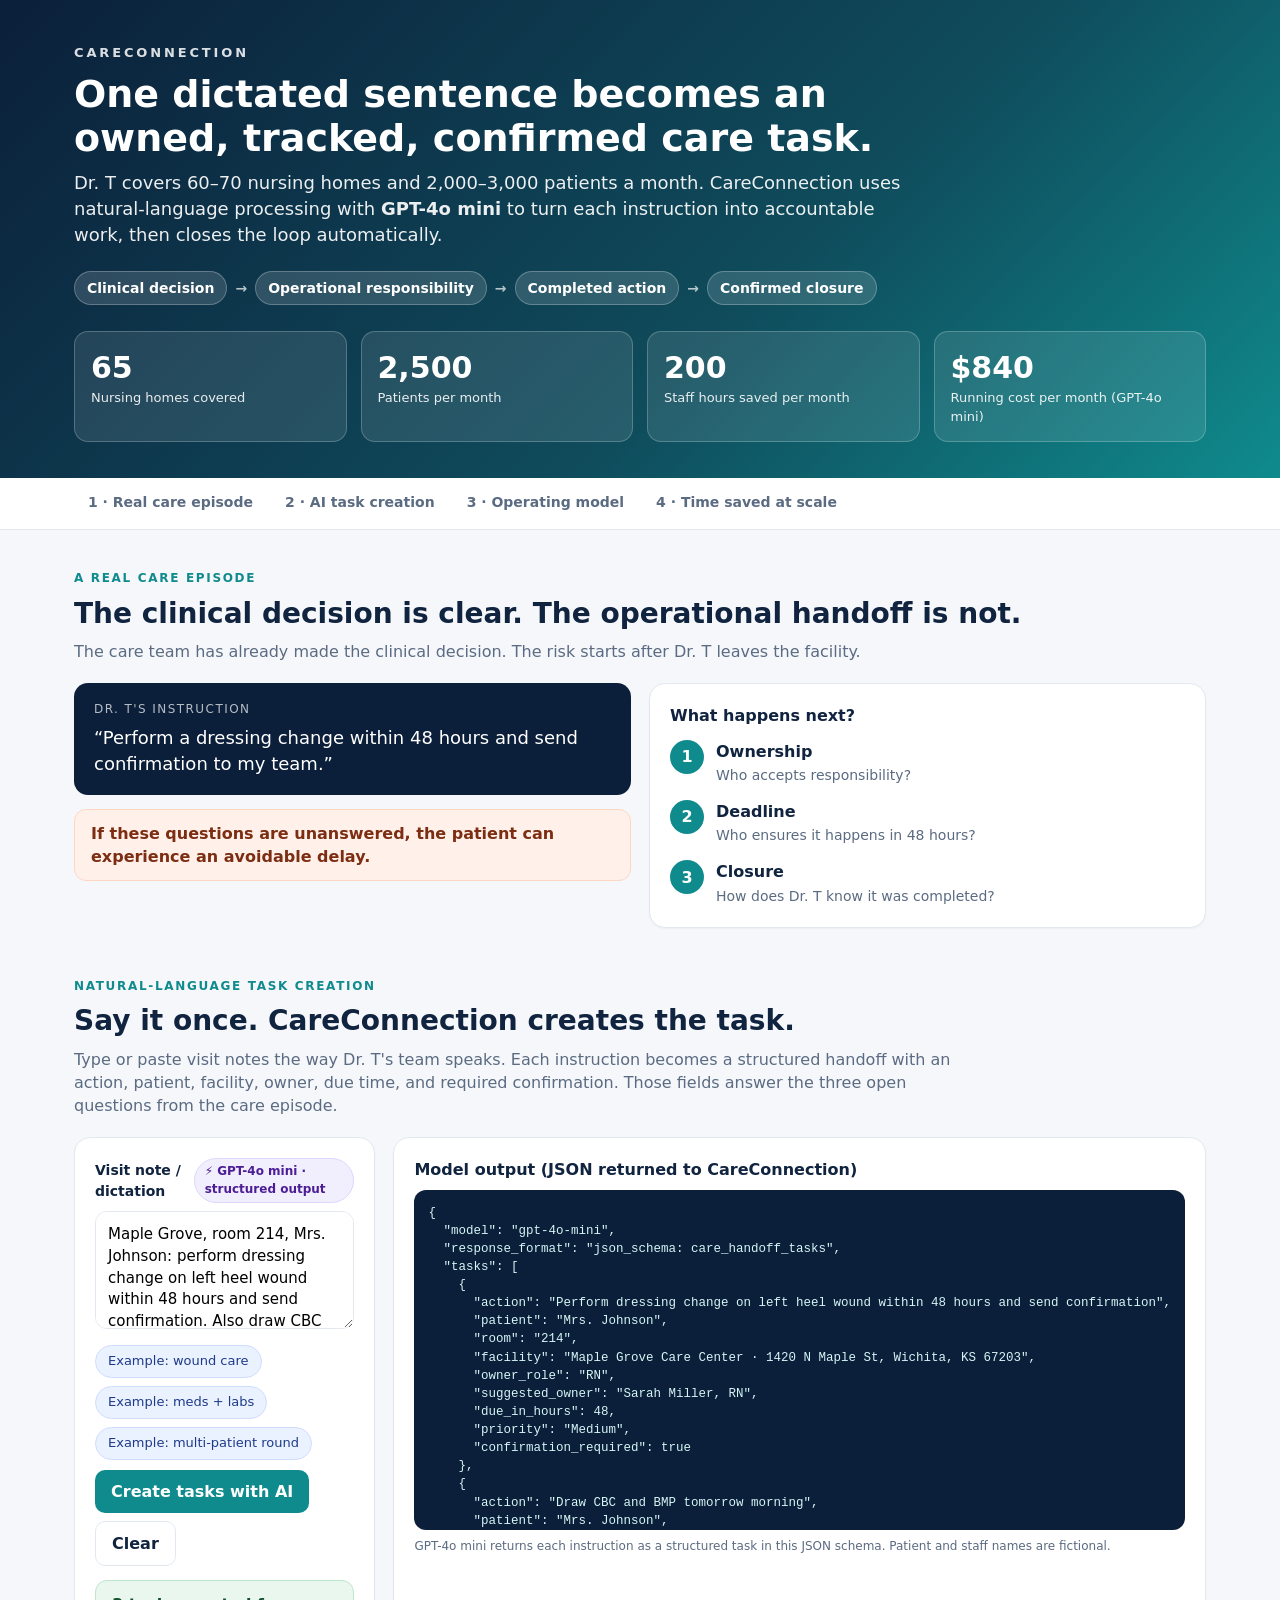
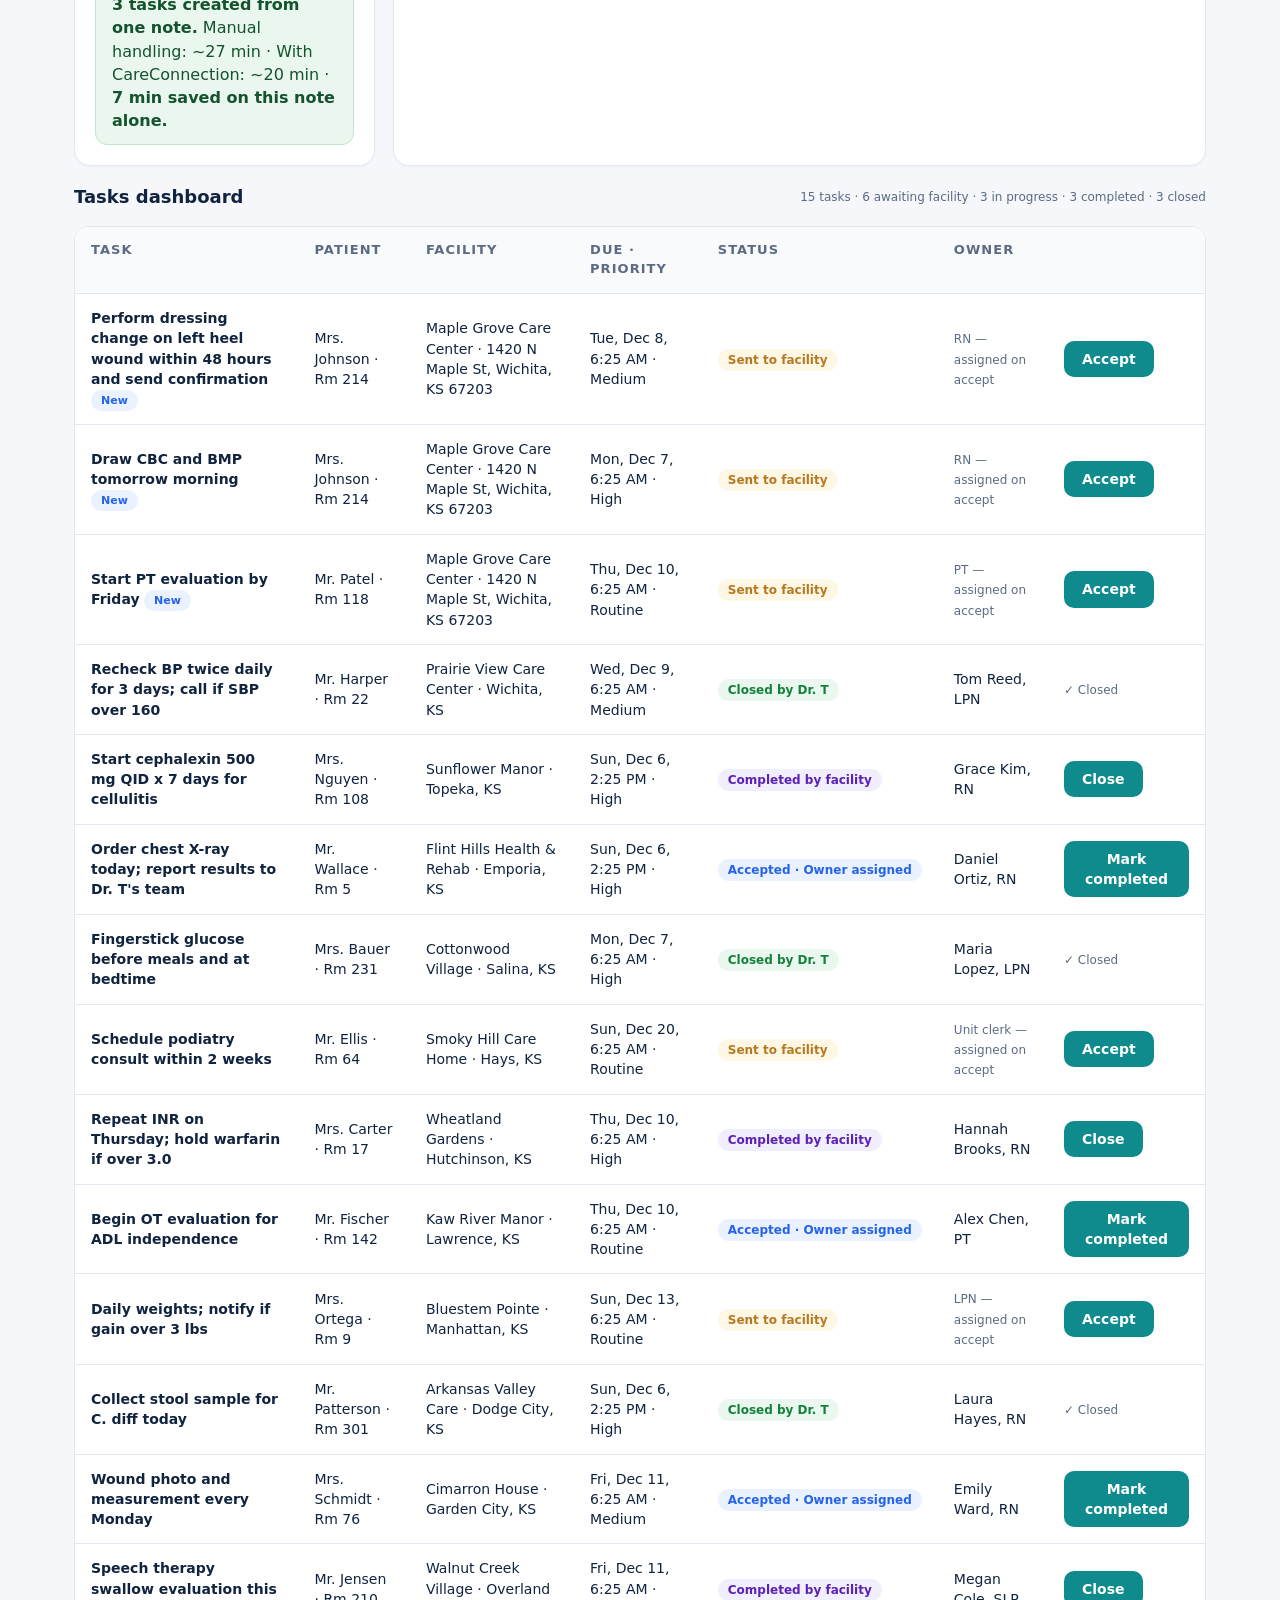
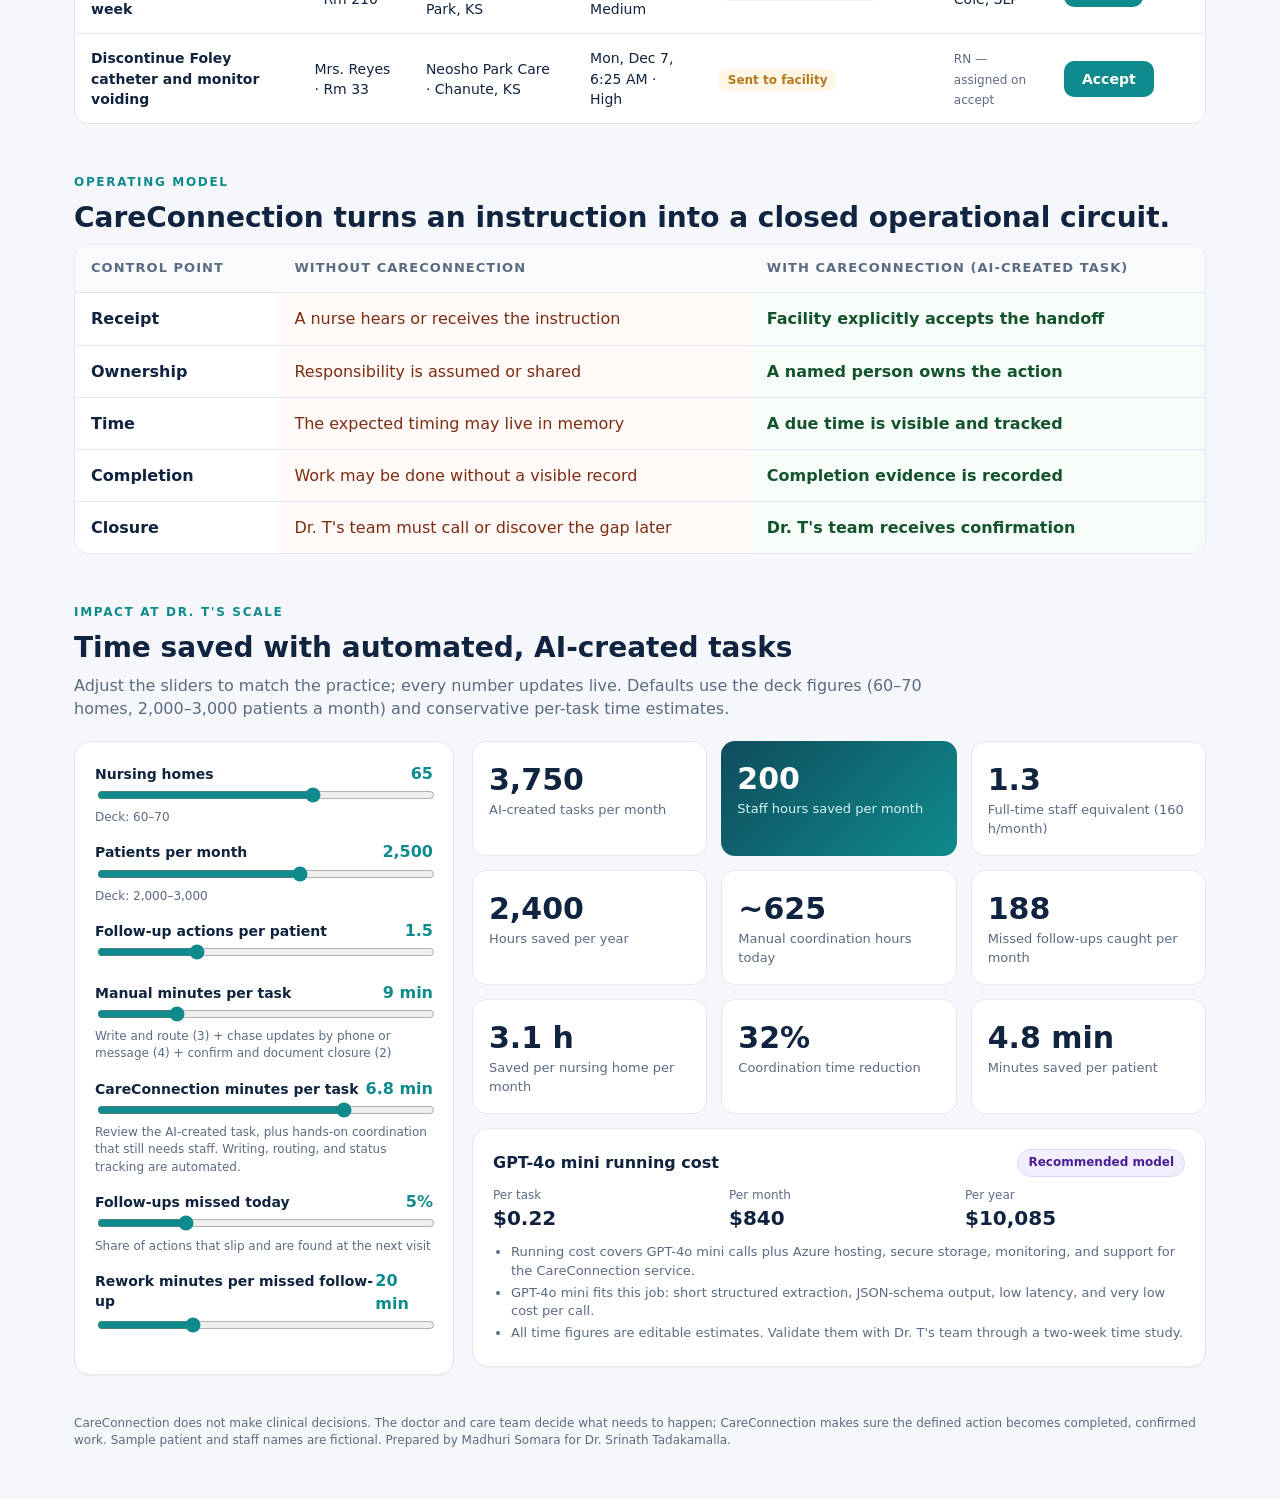
==== commit 6b5ae703: "Add Maple Grove address Co-authored-by: Copilot <223556219+Copilot@users.noreply.github.com> Copilot" ====
--- a/impact/index.html
+++ b/impact/index.html
@@ -284,7 +284,9 @@
 function priorityFor(a,h){if(/stat|urgent|hold|stop|culture/i.test(a)||h<=24)return"High";if(h<=72)return"Medium";return"Routine";}
 function dueDate(h){return new Date(Date.now()+h*3600e3).toLocaleString('en-US',{weekday:'short',month:'short',day:'numeric',hour:'numeric',minute:'2-digit'});}
 function parse(text){
-  const facility=(text.match(/^\s*([A-Z][\w'’ ]+?(?:Grove|Ridge|Hill|Manor|Gardens|Care|Center|Home|Village|Park|Pointe|House))\b/)||[])[1]||"Facility from visit context";
+  const ADDR={"Maple Grove":"Maple Grove Care Center · 1420 N Maple St, Wichita, KS 67203"};
+  const facName=(text.match(/^\s*([A-Z][\w'’ ]+?(?:Grove|Ridge|Hill|Manor|Gardens|Care|Center|Home|Village|Park|Pointe|House))\b/)||[])[1]||"Facility from visit context";
+  const facility=ADDR[facName]||facName;
   let room="—",patient="Patient from visit context";const tasks=[];
   const clauses=text.replace(/\s+/g,' ').split(/(?<!\b(?:Mrs|Mr|Ms|Dr|Rm|St))\.\s+|;\s+|\s+also\s+/i).map(s=>s.trim()).filter(Boolean);
   for(const c of clauses){
